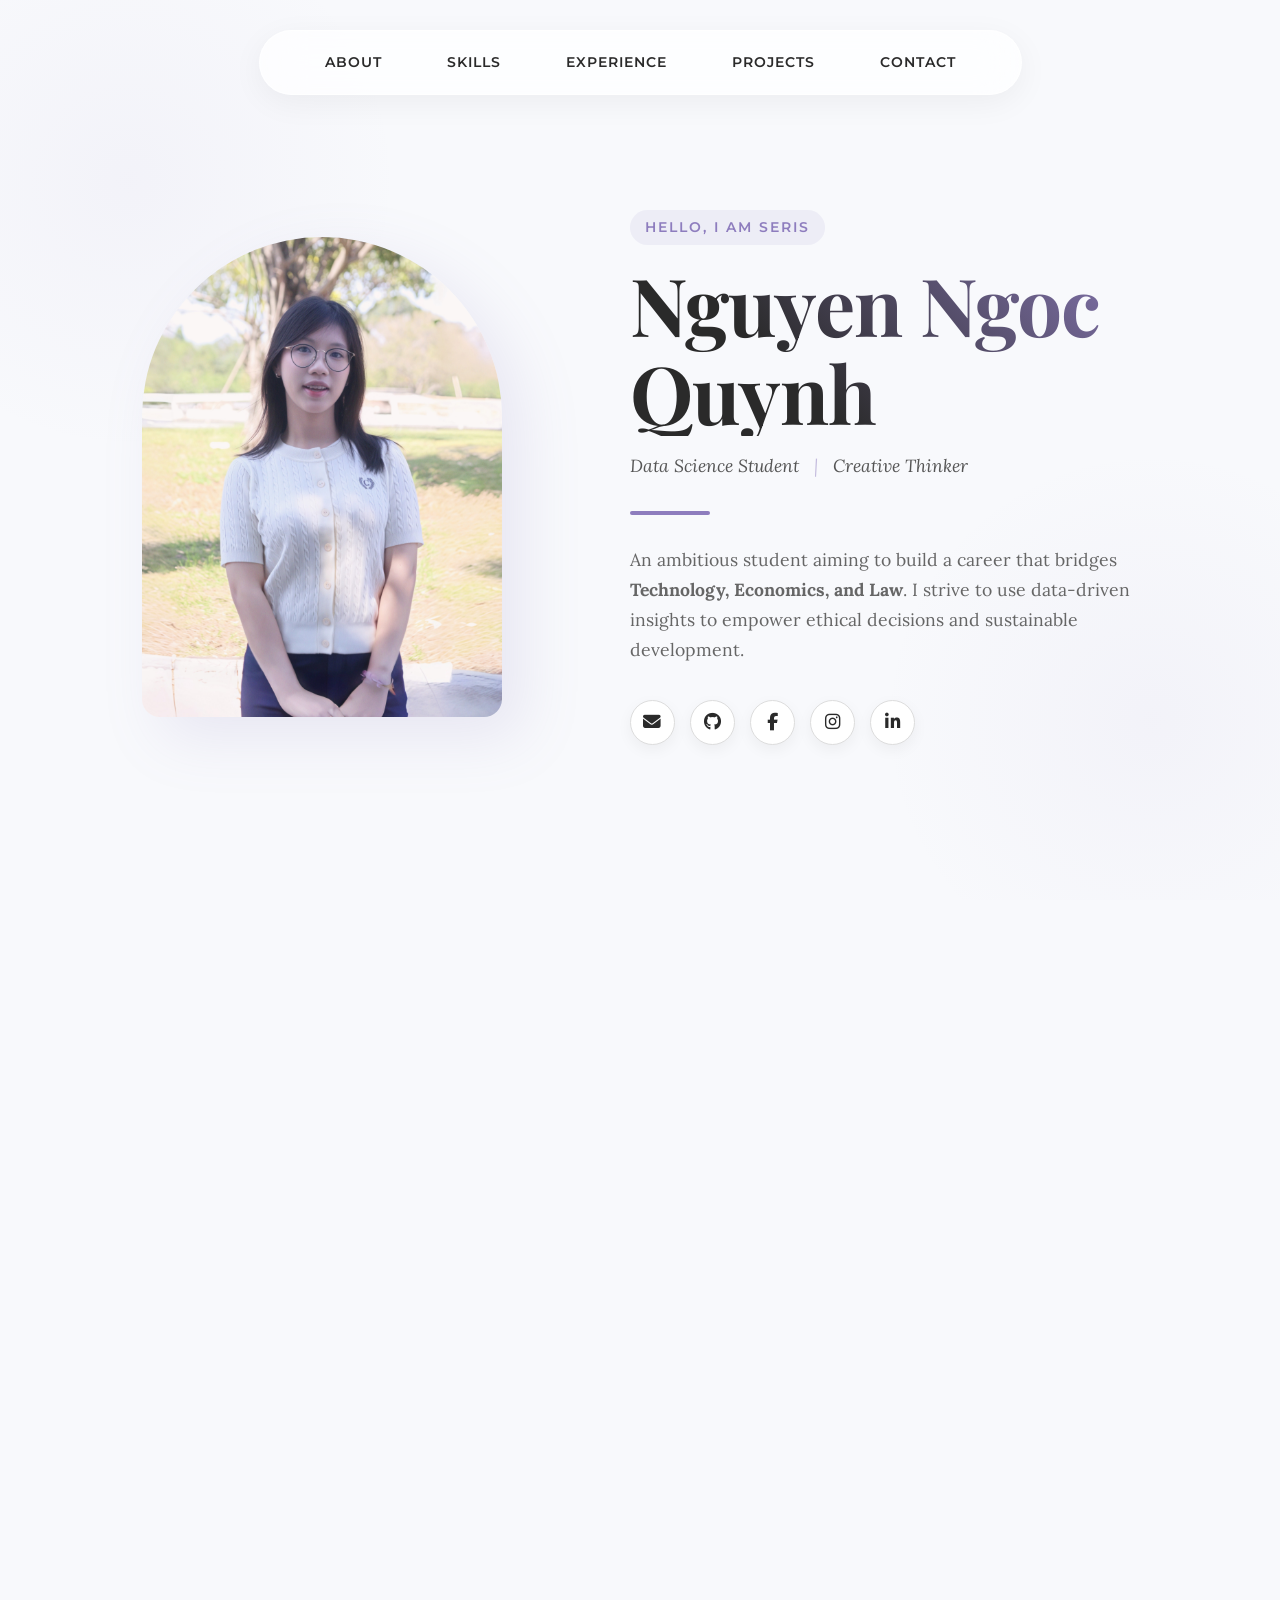
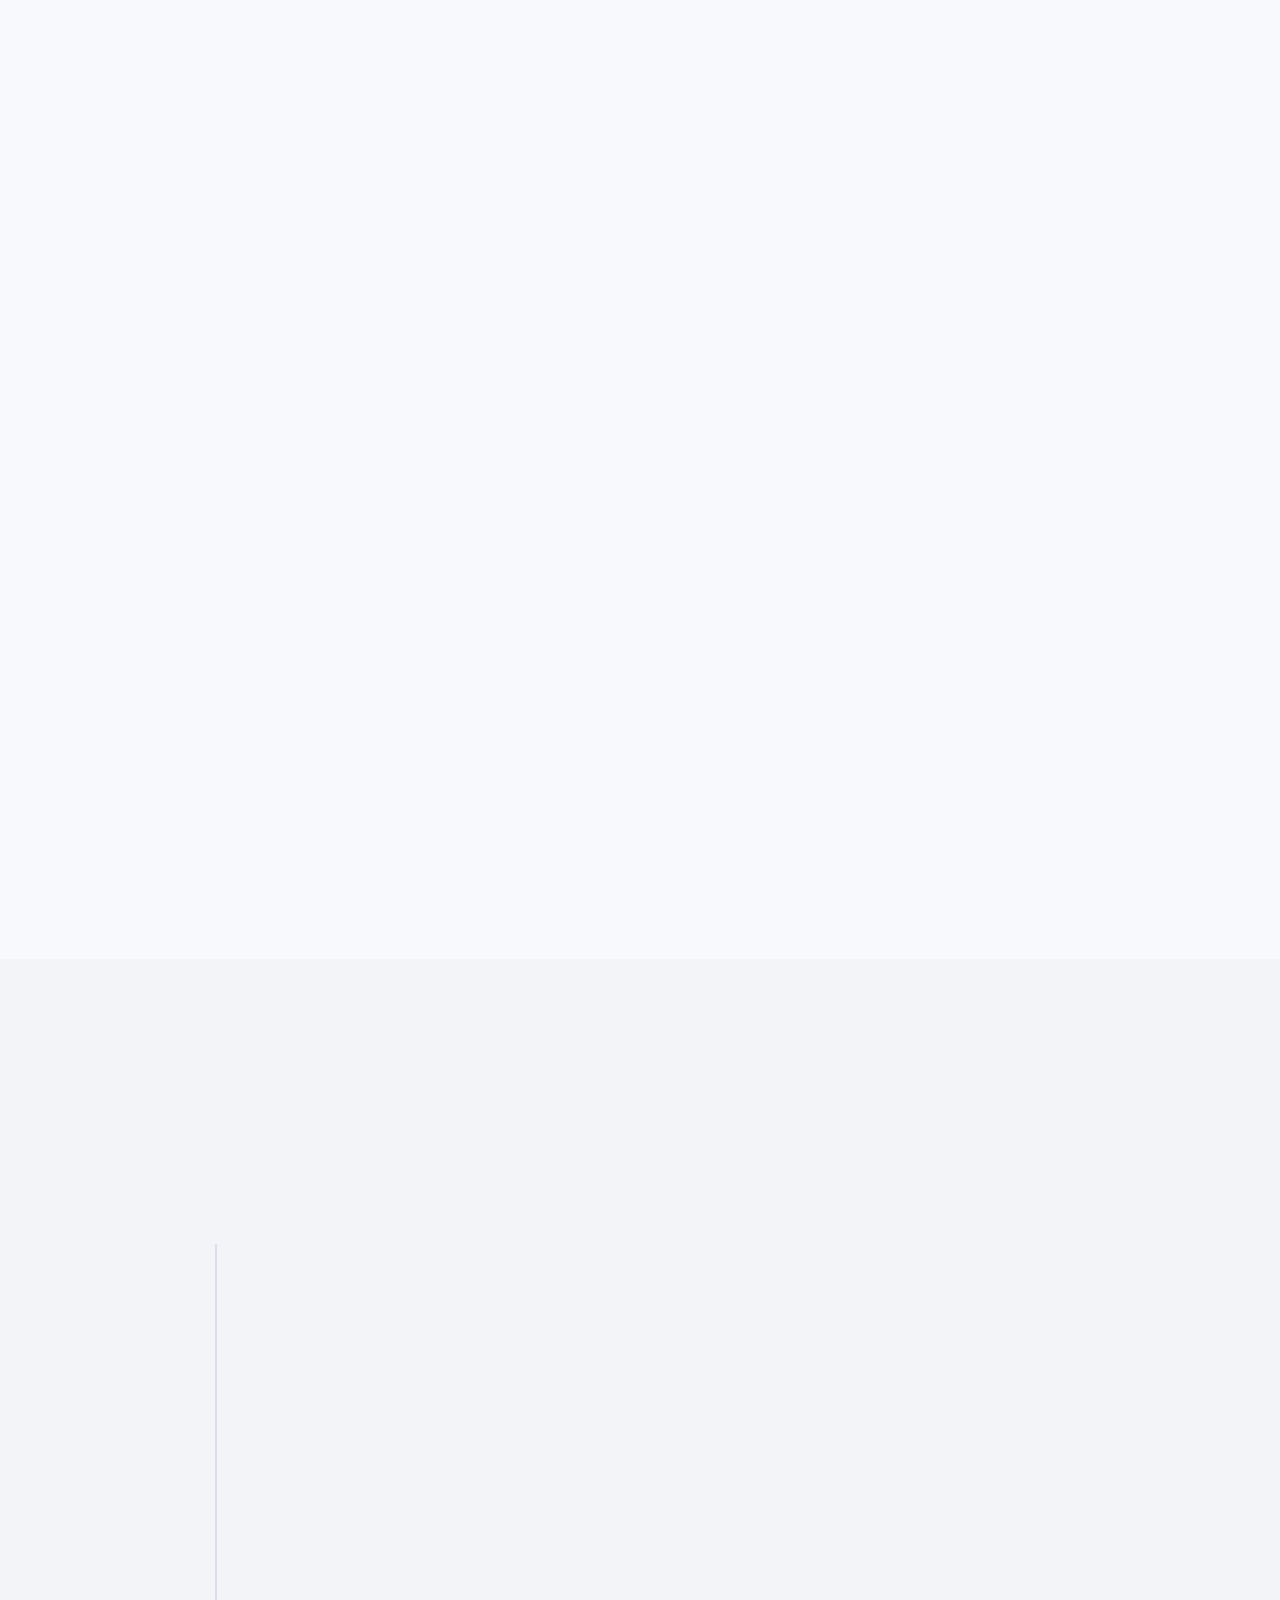
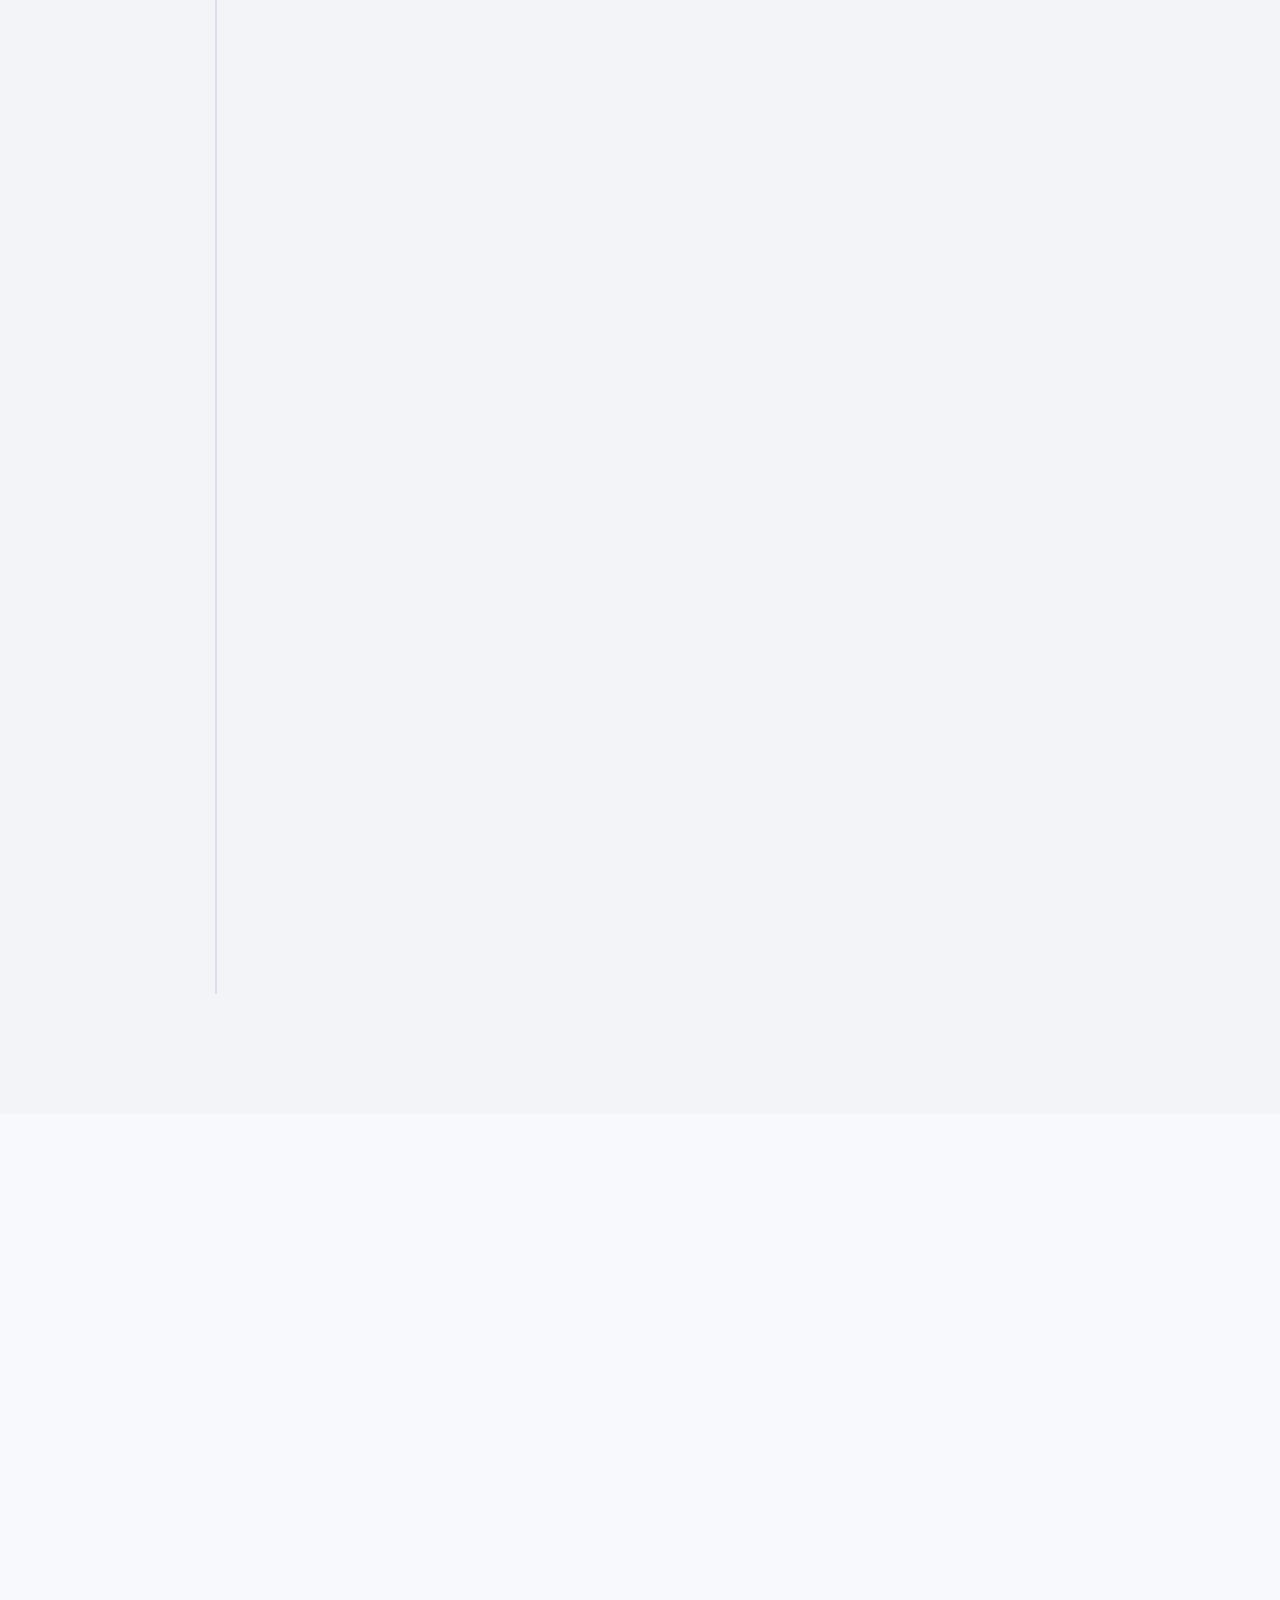
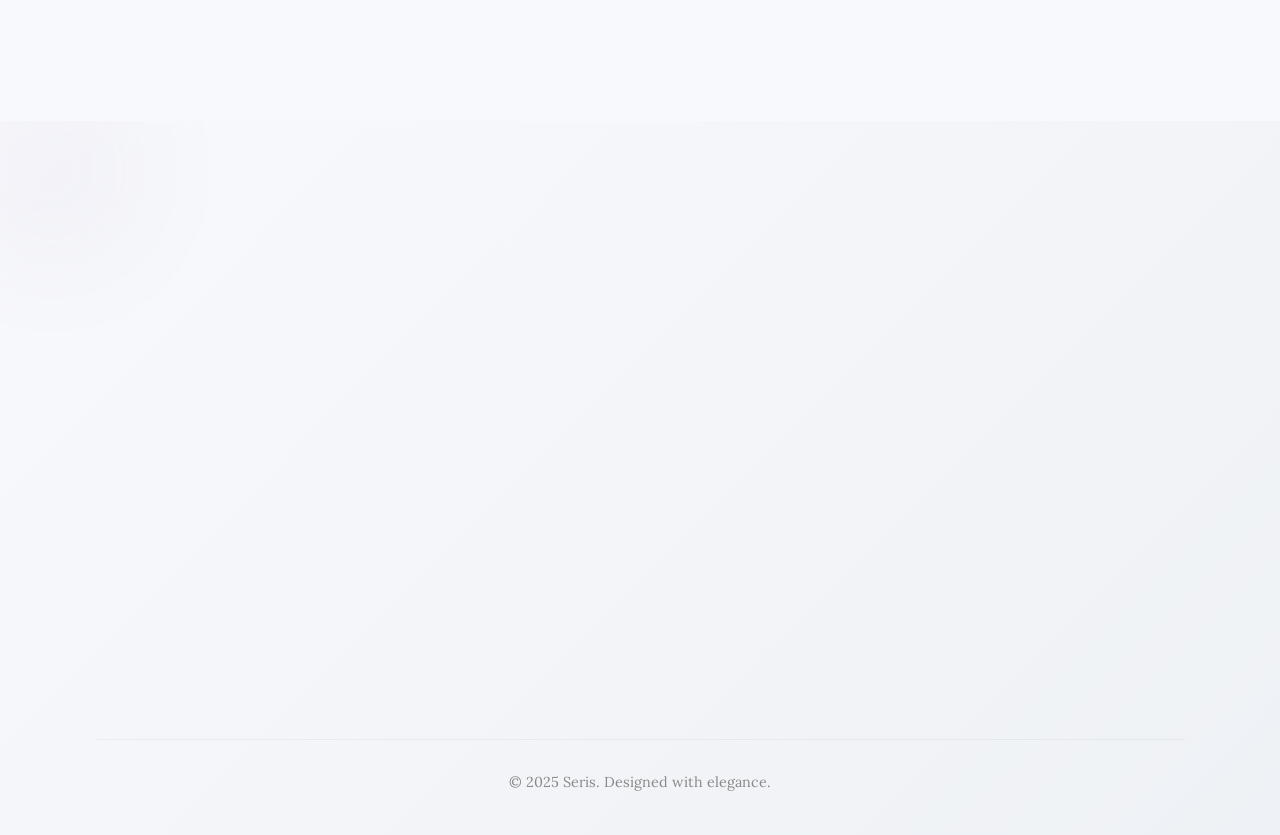
==== index.html @ d957678e "Upload lai toan bo web" ====
<!DOCTYPE html>
<html lang="en">
<head>
    <meta charset="UTF-8">
    <meta name="viewport" content="width=device-width, initial-scale=1.0">
    <title>Seris | Nguyen Ngoc Quynh Portfolio</title>
    
    <link rel="preconnect" href="https://fonts.googleapis.com">
    <link rel="preconnect" href="https://fonts.gstatic.com" crossorigin>
    <link href="https://fonts.googleapis.com/css2?family=Lora:ital,wght@0,400;0,500;1,400&family=Montserrat:wght@300;400;500;600&family=Playfair+Display:ital,wght@0,400;0,600;0,700;1,400&display=swap" rel="stylesheet">
    
    <link rel="stylesheet" href="https://cdnjs.cloudflare.com/ajax/libs/font-awesome/6.4.0/css/all.min.css">
    
    <link rel="stylesheet" href="style.css">
</head>
<body>

    <nav class="navbar">
        <div class="nav-container">
            <a href="#about">About</a>
            <a href="#skills">Skills</a>
            <a href="#experience">Experience</a>
            <a href="#projects">Projects</a>
            <a href="#contact">Contact</a>
        </div>
    </nav>

    <div class="mobile-menu-toggle" id="mobileMenuToggle">
        <span></span>
        <span></span>
        <span></span>
    </div>

    <div class="mobile-menu-overlay" id="mobileMenuOverlay"></div>

    <nav class="mobile-menu" id="mobileMenu">
        <a href="#about" class="mobile-menu-link">About</a>
        <a href="#skills" class="mobile-menu-link">Skills</a>
        <a href="#experience" class="mobile-menu-link">Experience</a>
        <a href="#projects" class="mobile-menu-link">Projects</a>
        <a href="#contact" class="mobile-menu-link">Contact</a>
    </nav>

    <header id="home" class="hero">
        <div class="container hero-layout">
            <div class="hero-image reveal">
                <div class="image-arch">
                    <img src="images/avatar.jpg" alt="Seris" onerror="this.src='https://images.unsplash.com/photo-1534528741775-53994a69daeb?q=80&w=1000&auto=format&fit=crop'">
                </div>
            </div>

            <div class="hero-text reveal">
                <p class="greeting">Hello, I am <span class="highlight-name">Seris</span></p>
                <h1 class="name">Nguyen Ngoc Quynh</h1>
                <p class="role">Data Science Student <span class="divider">|</span> Creative Thinker</p>
                
                <div class="bio-line"></div>
                
                <p class="bio">
                    An ambitious student aiming to build a career that bridges <strong>Technology, Economics, and Law</strong>. 
                    I strive to use data-driven insights to empower ethical decisions and sustainable development.
                </p>

                <div class="hero-socials">
                    <a href="mailto:serisnguyen@gmail.com" title="Email"><i class="fas fa-envelope"></i></a>
                    <a href="https://github.com/serisnguyen" title="GitHub" target="_blank"><i class="fab fa-github"></i></a>
                    <a href="https://www.facebook.com/nguyen.ngoc.quynh.34401/" title="Facebook" target="_blank"><i class="fab fa-facebook-f"></i></a>
                    <a href="https://www.instagram.com/qvnx._" title="Instagram" target="_blank"><i class="fab fa-instagram"></i></a>
                    <a href="https://www.linkedin.com/in/ngoc-quynh-nguyen-0b3a53388/" title="LinkedIn" target="_blank"><i class="fab fa-linkedin-in"></i></a>
                </div>
            </div>
        </div>
    </header>

    <section id="about" class="section about-section">
        <div class="container">
            <h2 class="section-title reveal">About Me</h2>
            <div class="about-grid reveal">
                <div class="about-card">
                    <div class="about-icon"><i class="fas fa-user-graduate"></i></div>
                    <h3>Who I Am</h3>
                    <p>I'm a passionate <span class="highlight-text">Data Science student</span> at UIT. My journey blends <strong>technology, economics, and law</strong> to solve real-world problems.</p>
                </div>
                <div class="about-card">
                    <div class="about-icon"><i class="fas fa-laptop-code"></i></div>
                    <h3>What I Do</h3>
                    <p>I specialize in <span class="highlight-text">data analysis</span>, ML, and strategy. Beyond code, I dive deep into <strong>content creation</strong> and leadership.</p>
                </div>
                <div class="about-card">
                    <div class="about-icon"><i class="fas fa-rocket"></i></div>
                    <h3>My Mission</h3>
                    <p>Bridging <span class="highlight-text">tech & impact</span>. I use data insights to empower <strong>ethical decision-making</strong> and sustainable development.</p>
                </div>
            </div>
        </div>
    </section>

    <section id="skills" class="section">
        <div class="container">
            <h2 class="section-title reveal">My Expertise</h2>
            <div class="skills-layout">
                
                <div class="skill-col reveal">
                    <h3 class="col-header"><i class="fas fa-graduation-cap"></i> Education</h3>
                    <div class="edu-card">
                        <div class="edu-icon"><i class="fas fa-university"></i></div>
                        <div class="edu-info">
                            <h4>University of Information Technology</h4>
                            <p class="edu-sub">VNU-HCM</p>
                            <div class="edu-divider"></div>
                            <p class="edu-major"><strong>Major:</strong> Data Science</p>
                            <p class="edu-year"><i class="far fa-calendar-alt"></i> 2025 - Present</p>
                        </div>
                        <div class="edu-bg-icon"><i class="fas fa-graduation-cap"></i></div>
                    </div>
                </div>

                <div class="skill-col reveal">
                    <h3 class="col-header"><i class="fas fa-award"></i> Honors & Certs</h3>
                    <div class="awards-list">
                        <div class="award-item">
                            <div class="award-icon"><i class="fas fa-medal"></i></div>
                            <div class="award-content">
                                <strong>City Level Excellence Award</strong>
                                <span>2nd Prize - Economics & Law (2025)</span>
                            </div>
                        </div>
                        <div class="award-item">
                            <div class="award-icon"><i class="fas fa-certificate"></i></div>
                            <div class="award-content">
                                <strong>Academic Excellence Award</strong>
                                <span>Outstanding Student (3 years)</span>
                            </div>
                        </div>
                        <div class="award-item">
                            <div class="award-icon"><i class="fab fa-microsoft"></i></div>
                            <div class="award-content">
                                <strong>MOS Specialist</strong>
                                <span>Word & Excel Certified</span>
                            </div>
                        </div>
                        <div class="award-item">
                            <div class="award-icon"><i class="fas fa-globe"></i></div>
                            <div class="award-content">
                                <strong>English Proficiency</strong>
                                <span>B2 Level (Upper Intermediate)</span>
                            </div>
                        </div>
                    </div>
                </div>

                <div class="skill-col reveal">
                    <h3 class="col-header"><i class="fas fa-layer-group"></i> Skills</h3>
                    <div class="skill-category">
                        <span class="cat-title">Tech Stack</span>
                        <div class="skill-tags">
                            <span><i class="fab fa-python"></i> Python</span>
                            <span><i class="fas fa-code"></i> C++</span>
                            <span><i class="fab fa-github"></i> GitHub</span>
                            <span><i class="fas fa-database"></i> SQL</span>
                            <span><i class="fas fa-pen-fancy"></i> Notion</span>
                            <span><i class="fas fa-palette"></i> Canva</span>
                            <span><i class="fas fa-video"></i> CapCut</span>
                            <span><i class="fab fa-microsoft"></i> MS Office</span>
                        </div>
                    </div>
                    <div class="skill-category">
                        <span class="cat-title">Soft Skills</span>
                        <div class="skill-tags soft">
                            <span>Strategic Organization</span>
                            <span>Critical Thinking</span>
                            <span>Public Speaking</span>
                            <span>Leadership</span>
                            <span>Teamwork</span>
                        </div>
                    </div>
                </div>
            </div>
        </div>
    </section>

    <section id="experience" class="section bg-light">
        <div class="container">
            <h2 class="section-title reveal">Professional Journey</h2>
            <div class="timeline-compact">
                
                <div class="timeline-item reveal">
                    <div class="time-col">
                        <span class="time-year">2023 - 2025</span>
                        <span class="time-place">NHHPTG Club</span>
                    </div>
                    <div class="content-col">
                        <h3>Content Writer & Mentor</h3>
                        <ul class="job-desc">
                            <li>Authored & localized <strong>communication materials</strong> for major campaigns.</li>
                            <li>Mentored junior members in <strong>photography & storytelling</strong> concepts.</li>
                            <li>Created <strong>viral content series</strong> boosting Fanpage engagement significantly.</li>
                        </ul>
                        <div class="exp-tags">
                            <span>Copywriting</span><span>Mentorship</span><span>Viral Content</span>
                        </div>
                    </div>
                </div>

                <div class="timeline-item reveal">
                    <div class="time-col">
                        <span class="time-year">2023 - 2024</span>
                        <span class="time-place">The Actopus Club</span>
                    </div>
                    <div class="content-col">
                        <h3>Head of Media</h3>
                        <ul class="job-desc">
                            <li>Directed media team in producing <strong>high-quality event visuals</strong>.</li>
                            <li>Developed <strong>strategic communication plans</strong> aligning with club KPI.</li>
                            <li>Managed cross-functional teamwork under tight deadlines.</li>
                        </ul>
                        <div class="exp-tags">
                            <span>Leadership</span><span>Media Planning</span><span>Management</span>
                        </div>
                    </div>
                </div>

                <div class="timeline-item reveal">
                    <div class="time-col">
                        <span class="time-year">Present</span>
                        <span class="time-place">Youth Union - ISE</span>
                    </div>
                    <div class="content-col">
                        <h3>Executive Committee Member</h3>
                        <ul class="job-desc">
                            <li>Leading <strong>youth activities</strong> & fostering class solidarity for KHDL2025.</li>
                            <li>Mobilizing students for <strong>large-scale faculty movements</strong> and events.</li>
                        </ul>
                        <div class="exp-tags">
                            <span>Event Organizing</span><span>Public Relations</span>
                        </div>
                    </div>
                </div>
                 
                 <div class="timeline-item reveal">
                    <div class="time-col">
                        <span class="time-year">Present</span>
                        <span class="time-place">GDGoC UIT</span>
                    </div>
                    <div class="content-col">
                        <h3>Operations Member & Speaker</h3>
                        <ul class="job-desc">
                            <li>Ensuring smooth workflow for club activities in the <strong>Operations team</strong>.</li>
                            <li>Ideating and organizing <strong>internal bonding activities</strong> to strengthen team connection and culture.</li>
                            <li>Selected as a <strong>Key Speaker</strong> for sharing session on "Business Analysis & BABOK".</li>
                        </ul>
                         <div class="exp-tags">
                            <span>Operations</span><span>Team Bonding</span><span>Public Speaking</span>
                        </div>
                    </div>
                </div>
            </div>
        </div>
    </section>

    <section id="projects" class="section">
        <div class="container">
            <h2 class="section-title reveal">Featured Projects</h2>
            <div class="projects-list">
                
                <div class="project-row reveal">
                    <div class="row-image">
                        <img src="images/project1.PNG" alt="TruthShield AI" style="object-position: center;">
                    </div>
                    <div class="row-content">
                        <div class="row-header-new">
                            <h3 class="row-title">TruthShield AI</h3>
                            <div class="row-meta">
                                <span class="badge">Spark IT Up 2025 Finalist</span>
                                <span class="tag">AI/ML</span><span class="tag">Startup</span>
                            </div>
                        </div>
                        <div class="project-grid-info">
                            <div class="info-box">
                                <i class="fas fa-bolt"></i>
                                <div><strong>Challenge</strong><p>Deepfake & Voice scams</p></div>
                            </div>
                            <div class="info-box">
                                <i class="fas fa-brain"></i>
                                <div><strong>Solution</strong><p>AI Detection System</p></div>
                            </div>
                            <div class="info-box">
                                <i class="fas fa-user-tie"></i>
                                <div><strong>My Role</strong><p>Team Leader & Pitching</p></div>
                            </div>
                            <div class="info-box highlight">
                                <i class="fas fa-trophy"></i>
                                <div><strong>Impact</strong><p>Top 20 Finalist (20/49)</p></div>
                            </div>
                        </div>
                        
                        <p class="project-summary">
                            Developed an AI-powered system to identify synthetic media. 
                            Out of 49 participating teams, we were selected as one of the <strong>Top 20 Finalists</strong> to compete in the intensive Hackathon and Final Round.
                        </p>
                        
                        <a href="https://github.com/serisnguyen/BeOnTop.git" class="btn-view" target="_blank">
                            View Github <i class="fas fa-arrow-right"></i>
                        </a>
                    </div>
                </div>

                <div class="project-row reveal">
                    <div class="row-image">
                        <img src="images/project2.JPG" alt="The Eutopia" style="object-position: center;">
                    </div>
                    <div class="row-content">
                        <div class="row-header-new">
                            <h3 class="row-title">The Eutopia</h3>
                            <div class="row-meta">
                                <span class="badge">Brand Identity 2023</span>
                                <span class="tag">Design</span><span class="tag">Management</span>
                            </div>
                        </div>
                        <div class="project-grid-info">
                            <div class="info-box">
                                <i class="fas fa-pen-nib"></i>
                                <div><strong>Focus</strong><p>Publications & Brand</p></div>
                            </div>
                            <div class="info-box">
                                <i class="fas fa-users-cog"></i>
                                <div><strong>My Role</strong><p>Design Team Leader</p></div>
                            </div>
                            <div class="info-box highlight">
                                <i class="fas fa-hourglass-half"></i>
                                <div><strong>Responsibility</strong><p>Progress & Deadline</p></div>
                            </div>
                        </div>
                        
                        <p class="project-summary">
                            Led the design team in creating visual assets and key publications. 
                            Beyond <strong>hands-on designing</strong>, I managed the team's workflow, monitored progress daily, and urged members to ensure strict adherence to deadlines.
                        </p>
                        
                        <a href="https://www.facebook.com/theeutopia.project" class="btn-view" target="_blank">
                            View Facebook <i class="fas fa-arrow-right"></i>
                        </a>
                    </div>
                </div>

                <div class="project-row reveal">
                    <div class="row-image">
                        <img src="images/project3.JPG" alt="Song Quang" style="object-position: top;">
                    </div>
                    <div class="row-content">
                        <div class="row-header-new">
                            <h3 class="row-title">Song Quang</h3>
                            <div class="row-meta">
                                <span class="badge">Photography Contest</span>
                                <span class="tag">Art</span><span class="tag">Culture</span>
                            </div>
                        </div>
                        <div class="project-grid-info">
                            <div class="info-box">
                                <i class="fas fa-camera-retro"></i>
                                <div><strong>Concept</strong><p>Modern vs Traditional</p></div>
                            </div>
                            <div class="info-box">
                                <i class="fas fa-pen-fancy"></i>
                                <div><strong>My Role</strong><p>Content Mentor</p></div>
                            </div>
                            <div class="info-box highlight">
                                <i class="fas fa-users"></i>
                                <div><strong>Support</strong><p>Huỳnh Long Troupe</p></div>
                            </div>
                        </div>
                        
                        <p class="project-summary">
                            A visual journey capturing the "dual aura" of dynamic youth and timeless 'Cải lương' art. 
                            As a <strong>Content Mentor</strong>, I guided the team in refining captions and storytelling, ensuring every post conveyed the right message and emotion before publication.
                        </p>
                        
                        <a href="https://www.behance.net/gallery/231503645/SONG-QUANG" class="btn-view" target="_blank">
                            View on Behance <i class="fas fa-arrow-right"></i>
                        </a>
                    </div>
                </div>
            </div>
        </div>
    </section>

    <footer id="contact" class="footer">
        <div class="container">
            <div class="contact-card reveal">
                <h2 class="contact-title">Let's Work Together</h2>
                <p class="contact-text">Open for internships, collaborations, and meaningful conversations about Data Science, Law, and Technology.</p>
                
                <a href="mailto:serisnguyen@gmail.com" class="cta-button">
                    <i class="fas fa-envelope"></i> serisnguyen@gmail.com
                </a>

                <div class="social-links">
                    <a href="https://github.com/serisnguyen" target="_blank" class="social-btn" title="GitHub"><i class="fab fa-github"></i></a>
                    <a href="https://www.facebook.com/nguyen.ngoc.quynh.34401/" target="_blank" class="social-btn" title="Facebook"><i class="fab fa-facebook-f"></i></a>
                    <a href="https://www.instagram.com/qvnx._" target="_blank" class="social-btn" title="Instagram"><i class="fab fa-instagram"></i></a>
                    <a href="https://www.linkedin.com/in/ngoc-quynh-nguyen-0b3a53388/" target="_blank" class="social-btn" title="LinkedIn"><i class="fab fa-linkedin-in"></i></a>
                </div>
            </div>
            
            <div class="copyright">
                <p>© 2025 Seris. Designed with elegance.</p>
            </div>
        </div>
    </footer>

    <a href="#" id="backToTop" class="back-to-top" title="Back to Top">
        <i class="fas fa-arrow-up"></i>
    </a>

    <script src="script.js"></script>
</body>
</html>
---- style.css ----
/* --- VARIABLES & RESET --- */
:root {
    --bg-color: #f8f9fc;
    --card-bg: #ffffff;
    --card-dark: #1e1e24;
    --text-main: #2a2a2a;
    --text-muted: #666;
    --accent: #8e7dbe;
    --accent-dark: #6a5acd;
    --accent-glow: rgba(142, 125, 190, 0.35);
    
    --font-heading: 'Playfair Display', serif;
    --font-body: 'Lora', serif;
    --font-sans: 'Montserrat', sans-serif;
    
    --container: 1140px;
    --radius: 16px;
    --shadow-soft: 0 10px 40px -10px rgba(0,0,0,0.08);
    --shadow-hover: 0 20px 50px -10px rgba(142, 125, 190, 0.25);
}

* { margin: 0; padding: 0; box-sizing: border-box; }
html { scroll-behavior: smooth; }

body {
    background-color: var(--bg-color);
    color: var(--text-main);
    font-family: var(--font-body);
    font-size: 16px;
    line-height: 1.7;
    background-image: radial-gradient(circle at 10% 20%, rgba(142, 125, 190, 0.05) 0%, transparent 20%),
                      radial-gradient(circle at 90% 80%, rgba(142, 125, 190, 0.05) 0%, transparent 20%);
    background-attachment: fixed;
}

a { text-decoration: none; color: inherit; transition: 0.3s cubic-bezier(0.25, 0.8, 0.25, 1); }
img { width: 100%; display: block; object-fit: cover; }
ul { list-style: none; }

.container { max-width: var(--container); margin: 0 auto; padding: 0 25px; }

/* --- NAVBAR --- */
.navbar {
    display: flex; justify-content: center; padding: 30px 0 20px; 
    position: fixed; width: 100%; top: 0; z-index: 1000; pointer-events: none;
    transition: padding 0.3s;
}

.nav-container {
    pointer-events: auto;
    background: rgba(255, 255, 255, 0.75);
    backdrop-filter: blur(20px) saturate(180%);
    -webkit-backdrop-filter: blur(20px) saturate(180%);
    padding: 10px 50px; border-radius: 50px;
    display: flex; justify-content: center; gap: 35px;
    border: 1px solid rgba(255, 255, 255, 0.6);
    box-shadow: 0 8px 32px rgba(0, 0, 0, 0.05);
    transition: all 0.4s ease;
}

.nav-container:hover {
    background: rgba(255, 255, 255, 0.95);
    box-shadow: 0 15px 40px rgba(142, 125, 190, 0.15);
    transform: translateY(-2px);
}

.nav-container a {
    font-family: var(--font-sans); font-weight: 600; font-size: 0.85rem;
    color: var(--text-main); text-transform: uppercase; letter-spacing: 1px;
    padding: 10px 15px; position: relative;
}

.nav-container a::after {
    content: ''; position: absolute; bottom: 5px; left: 50%; transform: translateX(-50%);
    width: 0; height: 2px; background: var(--accent); transition: 0.3s ease; opacity: 0;
}
.nav-container a:hover { color: var(--accent); }
.nav-container a:hover::after { width: 60%; opacity: 1; }

/* --- MOBILE MENU --- */
.mobile-menu-toggle {
    display: none; position: fixed; top: 20px; right: 20px; z-index: 2000;
    background: rgba(255, 255, 255, 0.9); border: 1px solid rgba(0,0,0,0.05);
    border-radius: 50%; width: 50px; height: 50px; cursor: pointer; pointer-events: auto;
    flex-direction: column; align-items: center; justify-content: center; gap: 5px;
    box-shadow: 0 5px 20px rgba(0,0,0,0.1);
}
.mobile-menu-toggle span { display: block; width: 24px; height: 2px; background: var(--text-main); transition: 0.4s; }
.mobile-menu-toggle.active span:nth-child(1) { transform: rotate(45deg) translate(5px, 5px); }
.mobile-menu-toggle.active span:nth-child(2) { opacity: 0; }
.mobile-menu-toggle.active span:nth-child(3) { transform: rotate(-45deg) translate(7px, -7px); }

.mobile-menu-overlay {
    display: none; position: fixed; top: 0; left: 0; width: 100%; height: 100vh;
    background: rgba(0,0,0,0.4); backdrop-filter: blur(5px);
    z-index: 1500; opacity: 0; pointer-events: none; transition: 0.4s;
}
.mobile-menu-overlay.active { opacity: 1; pointer-events: auto; }

.mobile-menu {
    display: none; position: fixed; top: 0; right: -100%; width: 300px; height: 100vh;
    background: #fff; z-index: 1800; padding: 100px 40px;
    transition: right 0.5s cubic-bezier(0.77, 0, 0.175, 1);
    box-shadow: -10px 0 40px rgba(0,0,0,0.1);
}
.mobile-menu.active { right: 0; }
.mobile-menu a {
    display: block; font-family: var(--font-heading); font-size: 1.8rem;
    color: var(--text-main); margin-bottom: 25px; transition: 0.3s;
}
.mobile-menu a:hover { color: var(--accent); padding-left: 10px; }

/* --- HERO SECTION --- */
.hero { min-height: 95vh; display: flex; align-items: center; padding-top: 100px; }
.hero-layout { display: grid; grid-template-columns: 0.9fr 1.1fr; gap: 80px; align-items: center; }

@keyframes float {
    0% { transform: translateY(0px); } 50% { transform: translateY(-15px); } 100% { transform: translateY(0px); }
}
.hero-image { display: flex; justify-content: center; order: 1; }
.image-arch {
    width: 360px; height: 480px; border-radius: 200px 200px 20px 20px; overflow: hidden;
    box-shadow: 20px 20px 60px rgba(142, 125, 190, 0.15);
    animation: float 6s ease-in-out infinite; position: relative;
}
.image-arch img { width: 100%; height: 100%; object-position: center top; transition: 0.5s; }
.image-arch:hover img { transform: scale(1.05); }

.hero-text { order: 2; }
.greeting { 
    font-family: var(--font-sans); font-weight: 600; text-transform: uppercase; letter-spacing: 2px;
    font-size: 0.9rem; color: var(--accent); margin-bottom: 15px; 
    display: inline-block; padding: 5px 15px; background: rgba(142, 125, 190, 0.1); border-radius: 20px;
}
.name { 
    font-family: var(--font-heading); font-size: 5rem; font-weight: 700; line-height: 1.1; margin-bottom: 15px; letter-spacing: -1px;
    background: linear-gradient(45deg, var(--text-main) 30%, var(--accent) 100%);
    -webkit-background-clip: text; -webkit-text-fill-color: transparent;
}
.role { font-family: var(--font-body); font-size: 1.1rem; color: #555; margin-bottom: 30px; font-style: italic;}
.divider { color: var(--accent); margin: 0 10px; opacity: 0.5; }
.bio-line { width: 80px; height: 4px; background: var(--accent); margin-bottom: 30px; border-radius: 2px; }
.bio { font-size: 1.1rem; max-width: 500px; color: var(--text-muted); margin-bottom: 35px; }

.hero-socials { display: flex; gap: 15px; }
.hero-socials a {
    width: 45px; height: 45px; border-radius: 50%; display: flex; align-items: center; justify-content: center;
    border: 1px solid #ddd; color: var(--text-main); font-size: 1.1rem; background: #fff;
    box-shadow: 0 5px 15px rgba(0,0,0,0.05);
}
.hero-socials a:hover {
    background: var(--accent); color: #fff; border-color: var(--accent);
    transform: translateY(-5px); box-shadow: 0 10px 20px var(--accent-glow);
}

/* --- SECTION COMMON --- */
.section { padding: 120px 0; position: relative; }
.section.bg-light { background-color: #f2f4f8; }
.section-title {
    font-family: var(--font-heading); font-size: 3.5rem; text-align: center; margin-bottom: 70px; 
    color: var(--text-main); position: relative; display: inline-block; width: 100%;
}

/* --- ABOUT CARDS --- */
.about-grid { display: grid; grid-template-columns: repeat(3, 1fr); gap: 30px; }
.about-card {
    background: var(--card-bg); padding: 50px 30px; border-radius: var(--radius);
    text-align: center; border: 1px solid rgba(0,0,0,0.03);
    box-shadow: var(--shadow-soft); transition: all 0.4s ease;
}
.about-card:hover { transform: translateY(-15px); box-shadow: var(--shadow-hover); }
.about-icon {
    width: 80px; height: 80px; margin: 0 auto 30px;
    background: rgba(142, 125, 190, 0.1); border-radius: 50%;
    display: flex; align-items: center; justify-content: center;
    font-size: 2rem; color: var(--accent); transition: 0.4s;
}
.about-card:hover .about-icon { background: var(--accent); color: #fff; transform: rotate(10deg) scale(1.1); }
.about-card h3 { font-family: var(--font-heading); font-size: 1.5rem; margin-bottom: 15px; }
.highlight-text { color: var(--accent); font-weight: 600; }

/* --- SKILLS SECTION --- */
.skills-layout { display: grid; grid-template-columns: repeat(3, 1fr); gap: 40px; align-items: start; }
.col-header {
    font-family: var(--font-heading); font-size: 1.8rem; margin-bottom: 25px; display: flex;
    align-items: center; gap: 10px; color: var(--text-main); border-bottom: 2px solid rgba(142, 125, 190, 0.2);
    padding-bottom: 10px;
}
.col-header i { color: var(--accent); font-size: 1.5rem; }

/* Edu Card */
.edu-card {
    background: #fff; padding: 30px; border-radius: 16px; box-shadow: 0 10px 30px rgba(0,0,0,0.05);
    position: relative; overflow: hidden; border: 1px solid rgba(0,0,0,0.03); transition: 0.3s;
}
.edu-card:hover { transform: translateY(-5px); box-shadow: 0 20px 40px rgba(142, 125, 190, 0.15); border-color: var(--accent); }
.edu-icon {
    width: 50px; height: 50px; background: var(--accent); color: #fff;
    border-radius: 10px; display: flex; align-items: center; justify-content: center;
    font-size: 1.5rem; margin-bottom: 20px;
}
.edu-info h4 { font-family: var(--font-heading); font-size: 1.3rem; line-height: 1.3; margin-bottom: 5px; }
.edu-sub { color: #666; font-style: italic; font-size: 0.95rem; }
.edu-divider { width: 40px; height: 3px; background: #eee; margin: 15px 0; }
.edu-major { font-size: 1rem; color: var(--text-main); margin-bottom: 8px; }
.edu-year { font-size: 0.9rem; color: #888; font-weight: 500; }
.edu-year i { margin-right: 5px; color: var(--accent); }
.edu-bg-icon {
    position: absolute; bottom: -20px; right: -20px; font-size: 8rem;
    color: var(--accent); opacity: 0.05; transform: rotate(-15deg); pointer-events: none;
}

/* Awards List */
.awards-list { display: flex; flex-direction: column; gap: 15px; }
.award-item {
    display: flex; align-items: flex-start; gap: 15px; padding: 15px; background: #fff;
    border-radius: 12px; box-shadow: 0 4px 10px rgba(0,0,0,0.03); transition: 0.3s;
    border-left: 3px solid transparent;
}
.award-item:hover { transform: translateX(5px); border-left-color: var(--accent); box-shadow: 0 5px 15px rgba(0,0,0,0.08); }
.award-icon {
    min-width: 40px; height: 40px; background: rgba(142, 125, 190, 0.1); border-radius: 50%;
    color: var(--accent); display: flex; align-items: center; justify-content: center; font-size: 1.1rem; margin-top: 2px;
}
.award-content { display: flex; flex-direction: column; }
.award-content strong { font-family: var(--font-heading); font-size: 1.05rem; line-height: 1.2; margin-bottom: 4px; }
.award-content span { font-size: 0.85rem; color: #666; }

/* Skill Chips */
.skill-category { margin-bottom: 30px; }
.cat-title {
    display: block; font-family: var(--font-sans); font-weight: 700; text-transform: uppercase;
    font-size: 0.85rem; color: #888; margin-bottom: 15px; letter-spacing: 1px;
}
.skill-tags { display: flex; flex-wrap: wrap; gap: 10px; }
.skill-tags span {
    display: inline-flex; align-items: center; gap: 6px; padding: 8px 16px; background: #fff;
    border: 1px solid #eee; border-radius: 30px; font-size: 0.9rem; font-weight: 500; color: #444;
    transition: all 0.3s; box-shadow: 0 2px 5px rgba(0,0,0,0.02);
}
.skill-tags span i { color: var(--accent); }
.skill-tags span:hover {
    background: var(--accent); color: #fff; border-color: var(--accent);
    transform: translateY(-3px) scale(1.05); box-shadow: 0 5px 15px rgba(142, 125, 190, 0.3);
}
.skill-tags span:hover i { color: #fff; }

/* --- EXPERIENCE (UPGRADED) --- */
.timeline-compact { max-width: 850px; margin: 0 auto; border-left: 2px solid rgba(142, 125, 190, 0.2); }
.timeline-item { display: flex; padding: 0 0 50px 50px; position: relative; }
.timeline-item:last-child { padding-bottom: 0; }
.timeline-item::before {
    content: ''; position: absolute; left: -9px; top: 5px;
    width: 16px; height: 16px; background: #fff; border: 3px solid var(--accent); border-radius: 50%;
    transition: 0.3s; z-index: 1;
}
.timeline-item:hover::before { background: var(--accent); box-shadow: 0 0 15px var(--accent-glow); transform: scale(1.2); }

.time-col { width: 140px; flex-shrink: 0; padding-top: 3px; }
.time-year { display: block; font-family: var(--font-heading); font-weight: 700; font-size: 1.2rem; color: var(--accent); }
.time-place { font-family: var(--font-sans); font-weight: 500; font-size: 0.95rem; color: #444; }

.content-col {
    background: #fff; padding: 30px; border-radius: 12px; width: 100%;
    box-shadow: 0 5px 20px rgba(0,0,0,0.02); transition: 0.3s;
    border-left: 4px solid var(--accent); /* Điểm nhấn viền trái */
    position: relative;
}

.timeline-item:hover .content-col { transform: translateX(10px); box-shadow: 0 15px 40px rgba(0,0,0,0.08); }

.content-col h3 {
    font-family: var(--font-heading); font-size: 1.6rem; margin-bottom: 15px;
    font-weight: 700; color: var(--text-main);
}

.job-desc { list-style: none; padding: 0; margin-bottom: 20px; }
.job-desc li {
    margin-bottom: 12px; font-size: 1.05rem; line-height: 1.6; color: #555;
    position: relative; padding-left: 30px;
}

/* Icon dấu tích cho từng dòng mô tả */
.job-desc li::before {
    content: '\f00c'; /* FontAwesome Check Icon */
    font-family: 'Font Awesome 6 Free'; font-weight: 900;
    position: absolute; left: 0; top: 2px;
    width: 20px; height: 20px;
    color: var(--accent); font-size: 0.9rem;
}

.job-desc li strong { color: var(--text-main); font-weight: 600; }

/* Experience Tags (Pill Style) */
.exp-tags { margin-top: 20px; display: flex; flex-wrap: wrap; gap: 10px; padding-top: 15px; border-top: 1px solid #f0f0f0; }
.exp-tags span {
    font-family: var(--font-sans); font-size: 0.75rem; background: #f4f2fa;
    color: var(--accent); padding: 5px 12px; border-radius: 20px;
    font-weight: 600; text-transform: uppercase; letter-spacing: 0.5px;
    transition: 0.3s;
}
.timeline-item:hover .exp-tags span { background: var(--accent); color: #fff; }


/* --- PROJECTS --- */
.projects-list { display: flex; flex-direction: column; gap: 80px; }
.project-row {
    display: grid; grid-template-columns: 0.8fr 1.2fr; gap: 40px; align-items: start;
    padding: 40px; background: #fff; color: var(--text-main); border: 1px solid rgba(0,0,0,0.05);
    border-radius: 20px; box-shadow: 0 10px 30px rgba(0,0,0,0.05); transition: 0.3s;
}
.project-row:hover {
    transform: translateY(-5px); box-shadow: 0 20px 50px rgba(142, 125, 190, 0.15);
    border-color: rgba(142, 125, 190, 0.3);
}
.row-image { height: 100%; min-height: 300px; border-radius: 12px; overflow: hidden; box-shadow: 0 5px 15px rgba(0,0,0,0.1); }
.row-image img { height: 100%; width: 100%; object-fit: cover; filter: grayscale(100%); transition: 0.6s ease; }
.project-row:hover .row-image img { filter: grayscale(0%); transform: scale(1.05); }

.row-content { padding: 0; border: none; }
.row-header-new { margin-bottom: 25px; border-bottom: 1px solid #eee; padding-bottom: 15px; }
.row-title { color: var(--text-main); font-size: 2rem; margin-bottom: 10px; font-style: normal; font-family: var(--font-heading);}
.row-meta { display: flex; gap: 10px; flex-wrap: wrap; align-items: center; }
.badge {
    background: #222; color: #fff; font-size: 0.75rem; padding: 4px 10px;
    border-radius: 4px; font-family: var(--font-sans); font-weight: 600; text-transform: uppercase;
}
.tag {
    color: var(--accent); background: transparent; border: 1px solid var(--accent);
    font-size: 0.75rem; padding: 3px 10px; border-radius: 20px; font-family: var(--font-sans);
}

.project-grid-info { display: grid; grid-template-columns: repeat(2, 1fr); gap: 20px; margin-bottom: 25px; }
.info-box { display: flex; align-items: flex-start; gap: 12px; }
.info-box i {
    color: var(--accent); font-size: 1.2rem; margin-top: 3px;
    background: rgba(142, 125, 190, 0.1); width: 35px; height: 35px;
    display: flex; align-items: center; justify-content: center; border-radius: 8px;
}
.info-box strong {
    display: block; font-size: 0.85rem; text-transform: uppercase; color: #888;
    margin-bottom: 2px; font-family: var(--font-sans);
}
.info-box p { font-size: 1rem; font-weight: 600; line-height: 1.3; color: var(--text-main); margin: 0; }
.info-box.highlight p { color: var(--accent); }
.project-summary { color: #555; margin-bottom: 25px; font-size: 1rem; }
.btn-view {
    display: inline-flex; align-items: center; gap: 8px; font-family: var(--font-sans);
    font-weight: 600; color: var(--text-main); font-size: 0.9rem;
    border-bottom: 2px solid var(--accent); padding-bottom: 2px; transition: 0.3s;
}
.btn-view:hover { color: var(--accent); gap: 12px; }

/* --- CONTACT FOOTER --- */
.footer {
    background: linear-gradient(135deg, #f8f9fc 0%, #eef1f5 100%);
    position: relative; padding: 100px 0 40px; overflow: hidden;
}
.footer::before {
    content: ''; position: absolute; top: -50px; left: -50px; width: 200px; height: 200px;
    background: var(--accent); opacity: 0.05; border-radius: 50%; filter: blur(50px);
}
.contact-card {
    background: rgba(255, 255, 255, 0.8); backdrop-filter: blur(10px);
    border: 1px solid rgba(255,255,255,0.5); border-radius: 24px;
    padding: 60px 40px; max-width: 800px; margin: 0 auto 50px;
    box-shadow: 0 20px 60px rgba(142, 125, 190, 0.15); text-align: center;
    position: relative; z-index: 1; display: flex; flex-direction: column; align-items: center;
}
.contact-title {
    font-family: var(--font-heading); font-size: 3rem; margin-bottom: 15px; font-style: italic;
    background: linear-gradient(45deg, var(--text-main), var(--accent));
    -webkit-background-clip: text; -webkit-text-fill-color: transparent;
}
.contact-text {
    font-size: 1.1rem; color: #666; margin-bottom: 40px; max-width: 500px;
    margin-left: auto; margin-right: auto;
}
.cta-button {
    display: inline-flex; align-items: center; gap: 10px;
    background: var(--accent); color: #fff; padding: 15px 40px;
    border-radius: 50px; font-size: 1.1rem; font-weight: 600;
    transition: 0.3s; box-shadow: 0 10px 20px rgba(142, 125, 190, 0.3);
}
.cta-button:hover {
    transform: translateY(-3px); box-shadow: 0 15px 30px rgba(142, 125, 190, 0.4); color: #fff;
}
.social-links { display: flex; justify-content: center; gap: 20px; margin-top: 40px; }
.social-btn {
    width: 50px; height: 50px; border-radius: 50%; background: #fff;
    display: flex; align-items: center; justify-content: center;
    font-size: 1.2rem; color: var(--text-main); border: 1px solid #eee; transition: 0.3s;
}
.social-btn:hover {
    background: var(--accent); color: #fff; border-color: var(--accent);
    transform: translateY(-3px) rotate(10deg);
}
.copyright { border-top: 1px solid rgba(0,0,0,0.05); padding-top: 30px; font-size: 0.9rem; color: #888; text-align: center; }

/* --- BACK TO TOP BUTTON --- */
.back-to-top {
    position: fixed; bottom: 30px; right: 30px; z-index: 999;
    width: 50px; height: 50px;
    background: linear-gradient(135deg, var(--accent), var(--accent-dark));
    border-radius: 50%; display: flex; align-items: center; justify-content: center;
    color: #fff; font-size: 1.2rem; box-shadow: 0 5px 15px rgba(142, 125, 190, 0.4);
    opacity: 0; visibility: hidden; transform: translateY(20px);
    transition: all 0.4s cubic-bezier(0.25, 1, 0.5, 1);
    border: 2px solid rgba(255, 255, 255, 0.2);
}
.back-to-top.active { opacity: 1; visibility: visible; transform: translateY(0); }
.back-to-top:hover {
    transform: translateY(-5px); box-shadow: 0 10px 25px rgba(142, 125, 190, 0.6);
    border-color: rgba(255, 255, 255, 0.5);
}
.back-to-top:hover i { animation: slideUp 0.4s ease forwards; }

@keyframes slideUp {
    0% { transform: translateY(0); }
    49% { transform: translateY(-50px); opacity: 0; }
    50% { transform: translateY(50px); opacity: 0; }
    100% { transform: translateY(0); opacity: 1; }
}

/* --- ANIMATION --- */
.reveal { opacity: 0; transform: translateY(50px); transition: 1s cubic-bezier(0.22, 1, 0.36, 1); }
.reveal.active { opacity: 1; transform: translateY(0); }

/* --- RESPONSIVE MOBILE --- */
@media (max-width: 1024px) {
    .container { padding: 0 30px; }
    .hero-layout { grid-template-columns: 1fr; text-align: center; gap: 50px; }
    .hero-image { order: 1; } .hero-text { order: 2; }
    .hero-socials { justify-content: center; }
    .bio { margin: 0 auto 30px; } .bio-line { margin: 0 auto 30px; }
    
    .navbar { display: none; }
    .mobile-menu-toggle { display: flex; }
    .mobile-menu-overlay { display: block; }
    .mobile-menu { display: block; }
    
    .skills-layout { grid-template-columns: 1fr; gap: 50px; }
    
    .project-row { grid-template-columns: 1fr; padding: 30px; gap: 30px; text-align: center; }
    .row-image { height: 250px; border-radius: 10px; margin: 0 auto; width: 100%; max-width: 400px; }
    .row-header { padding: 0; text-align: center; order: 2; }
    .row-content { padding: 0; border: none; order: 3; }
    .row-image { order: 1; }
    .row-tags { justify-content: center; display: flex; flex-wrap: wrap; gap: 5px; margin-top: 10px; }
    .row-meta { justify-content: center; }
    
    .contact-card { padding: 40px 20px; }
    .contact-title { font-size: 2.2rem; }
    .cta-button { padding: 12px 30px; font-size: 1rem; width: 100%; justify-content: center; }
    .social-links { flex-wrap: wrap; }
    
    .back-to-top { bottom: 20px; right: 20px; width: 45px; height: 45px; }
}

@media (max-width: 768px) {
    .about-grid { grid-template-columns: 1fr; }
    .section-title { font-size: 2.5rem; }
    .name { font-size: 3.5rem; }
    .image-arch { width: 280px; height: 380px; }
    
    .timeline-item { padding-left: 30px; flex-direction: column; }
    .time-col { margin-bottom: 10px; width: 100%; }
    .timeline-item:hover .content-col { transform: none; }
    .project-grid-info { grid-template-columns: 1fr; }
}
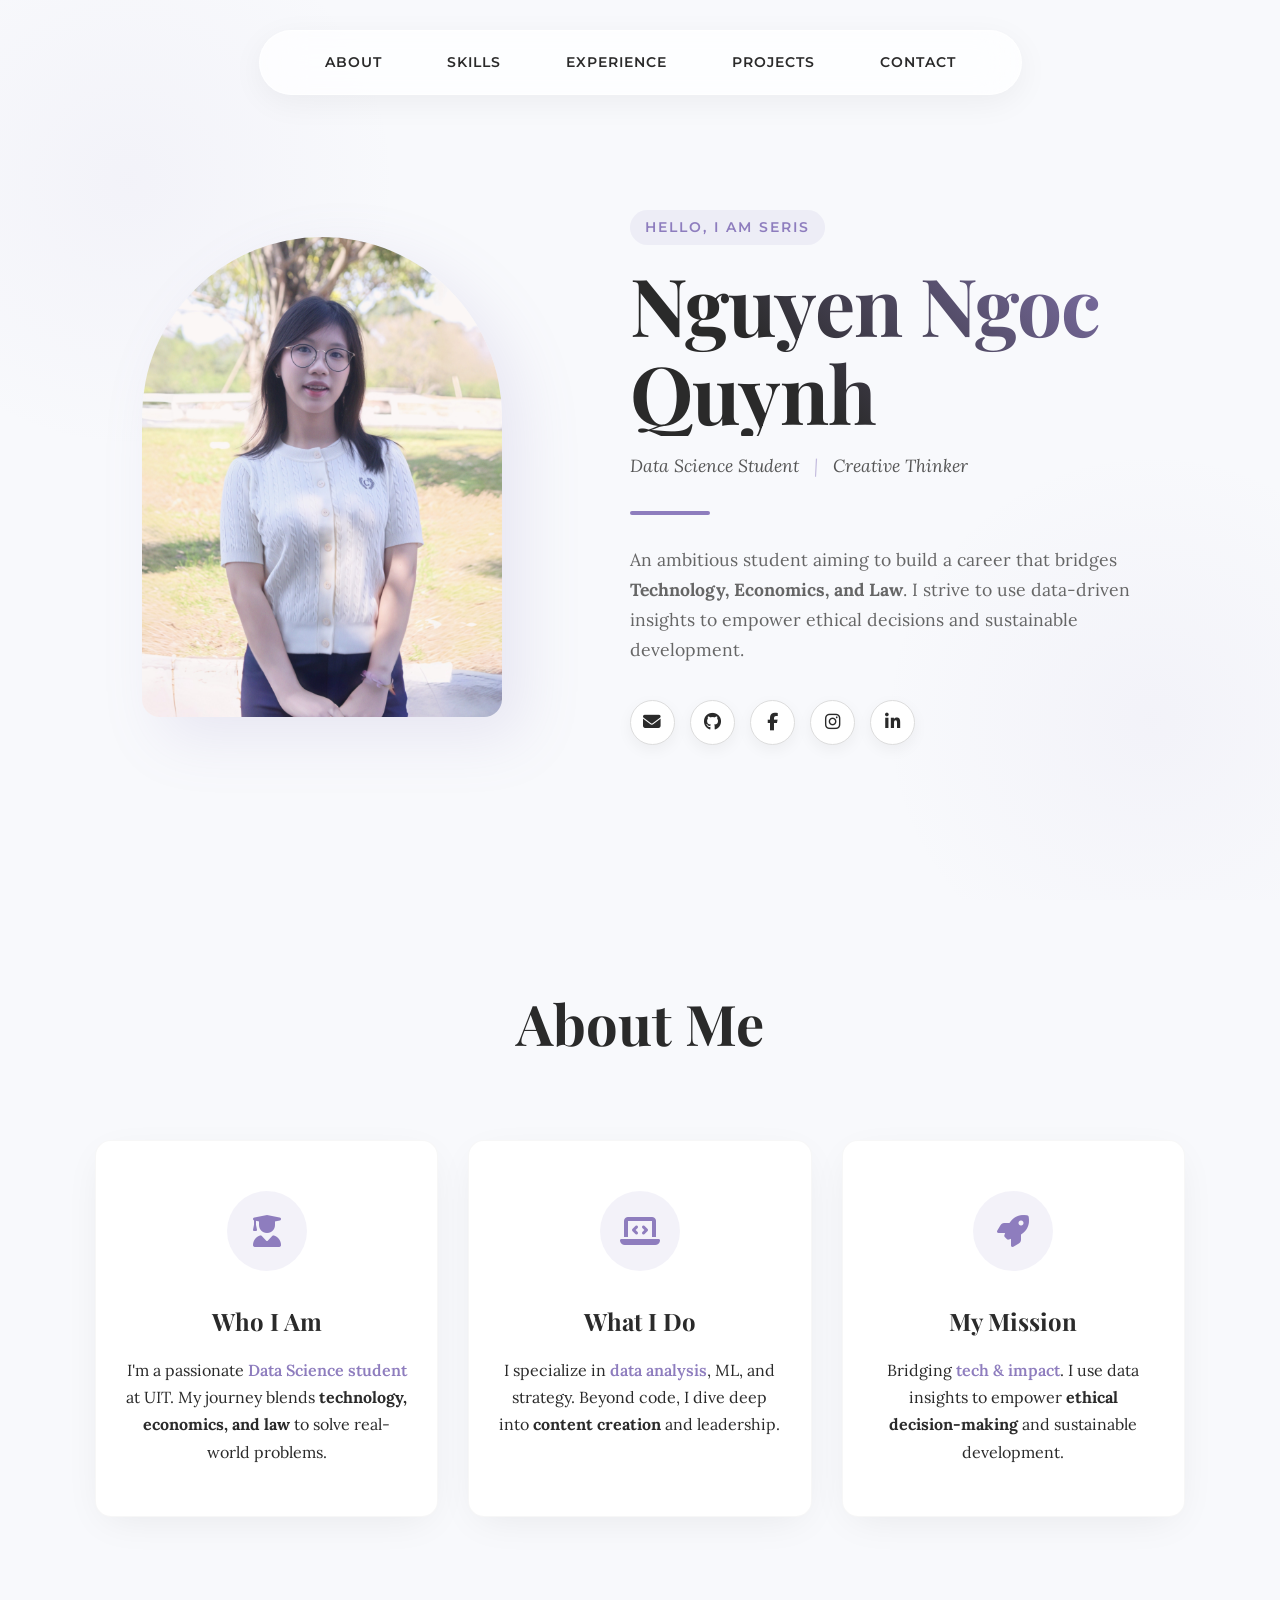
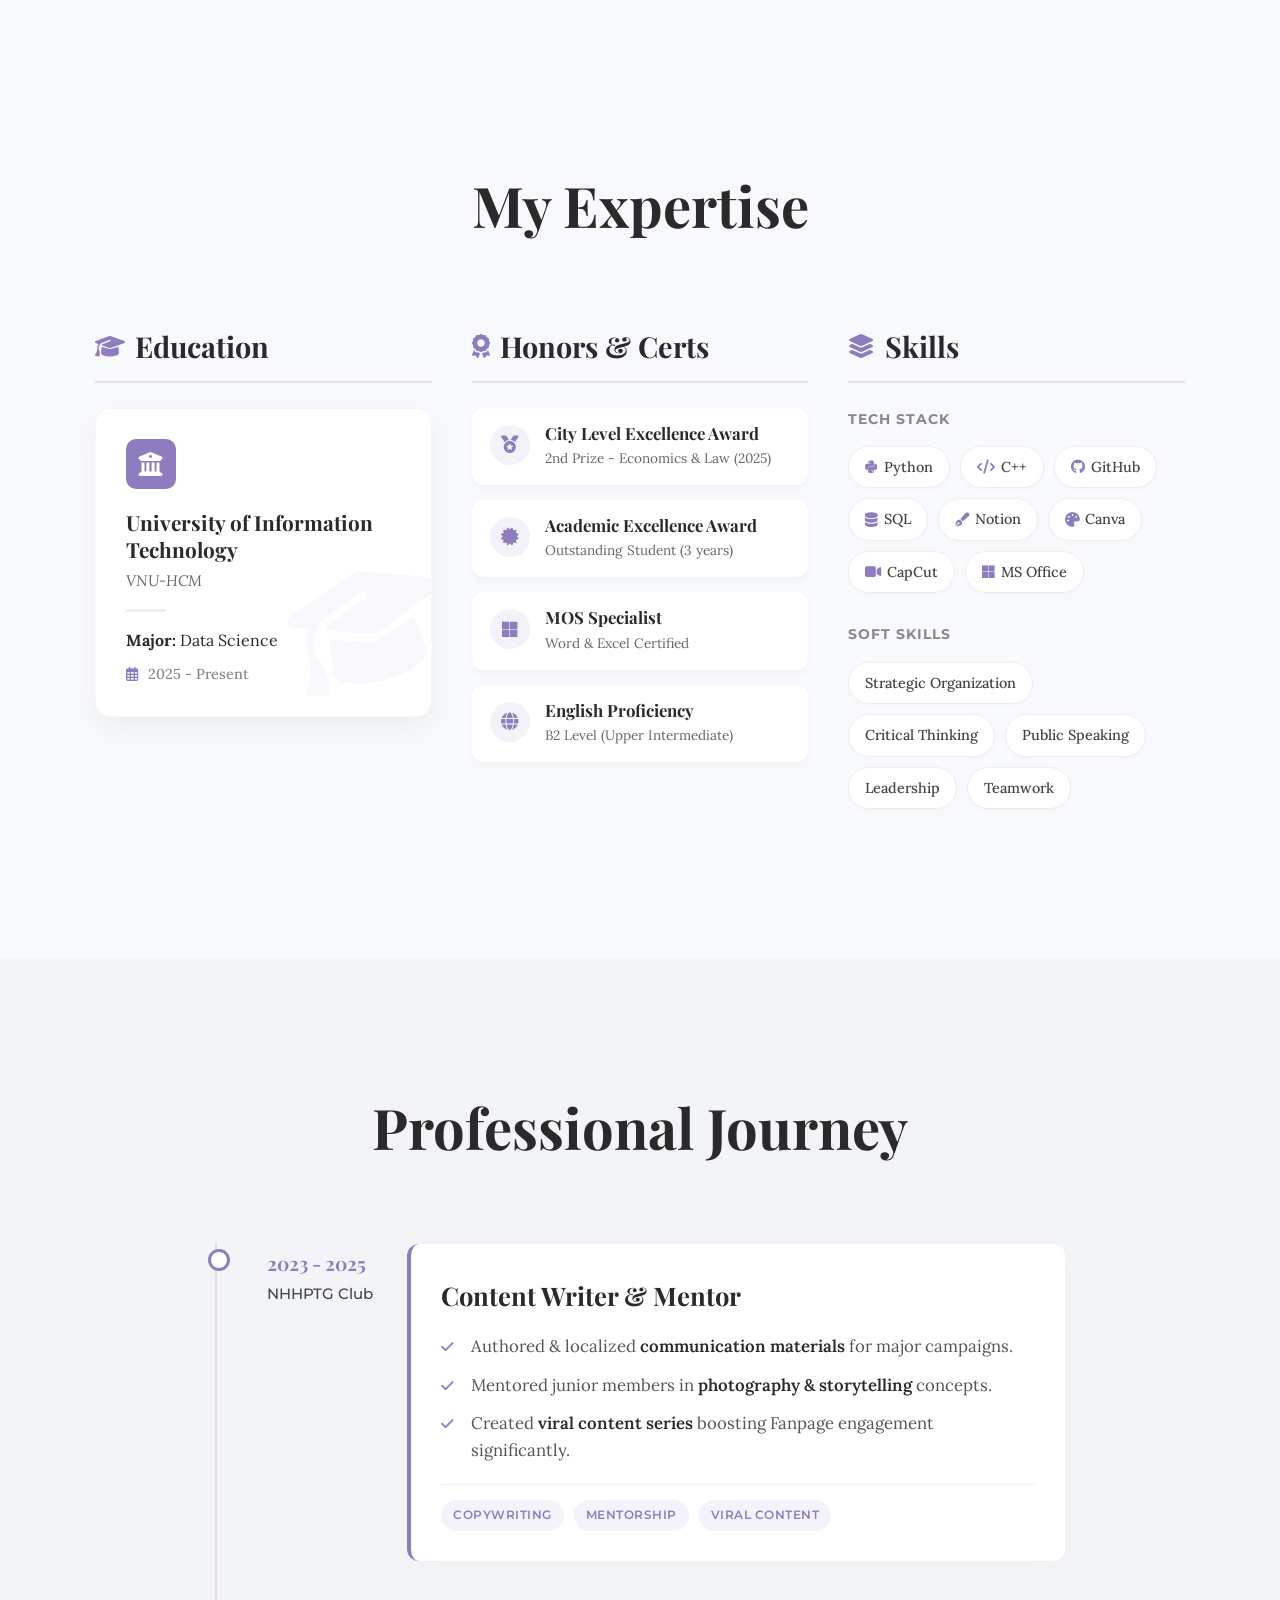
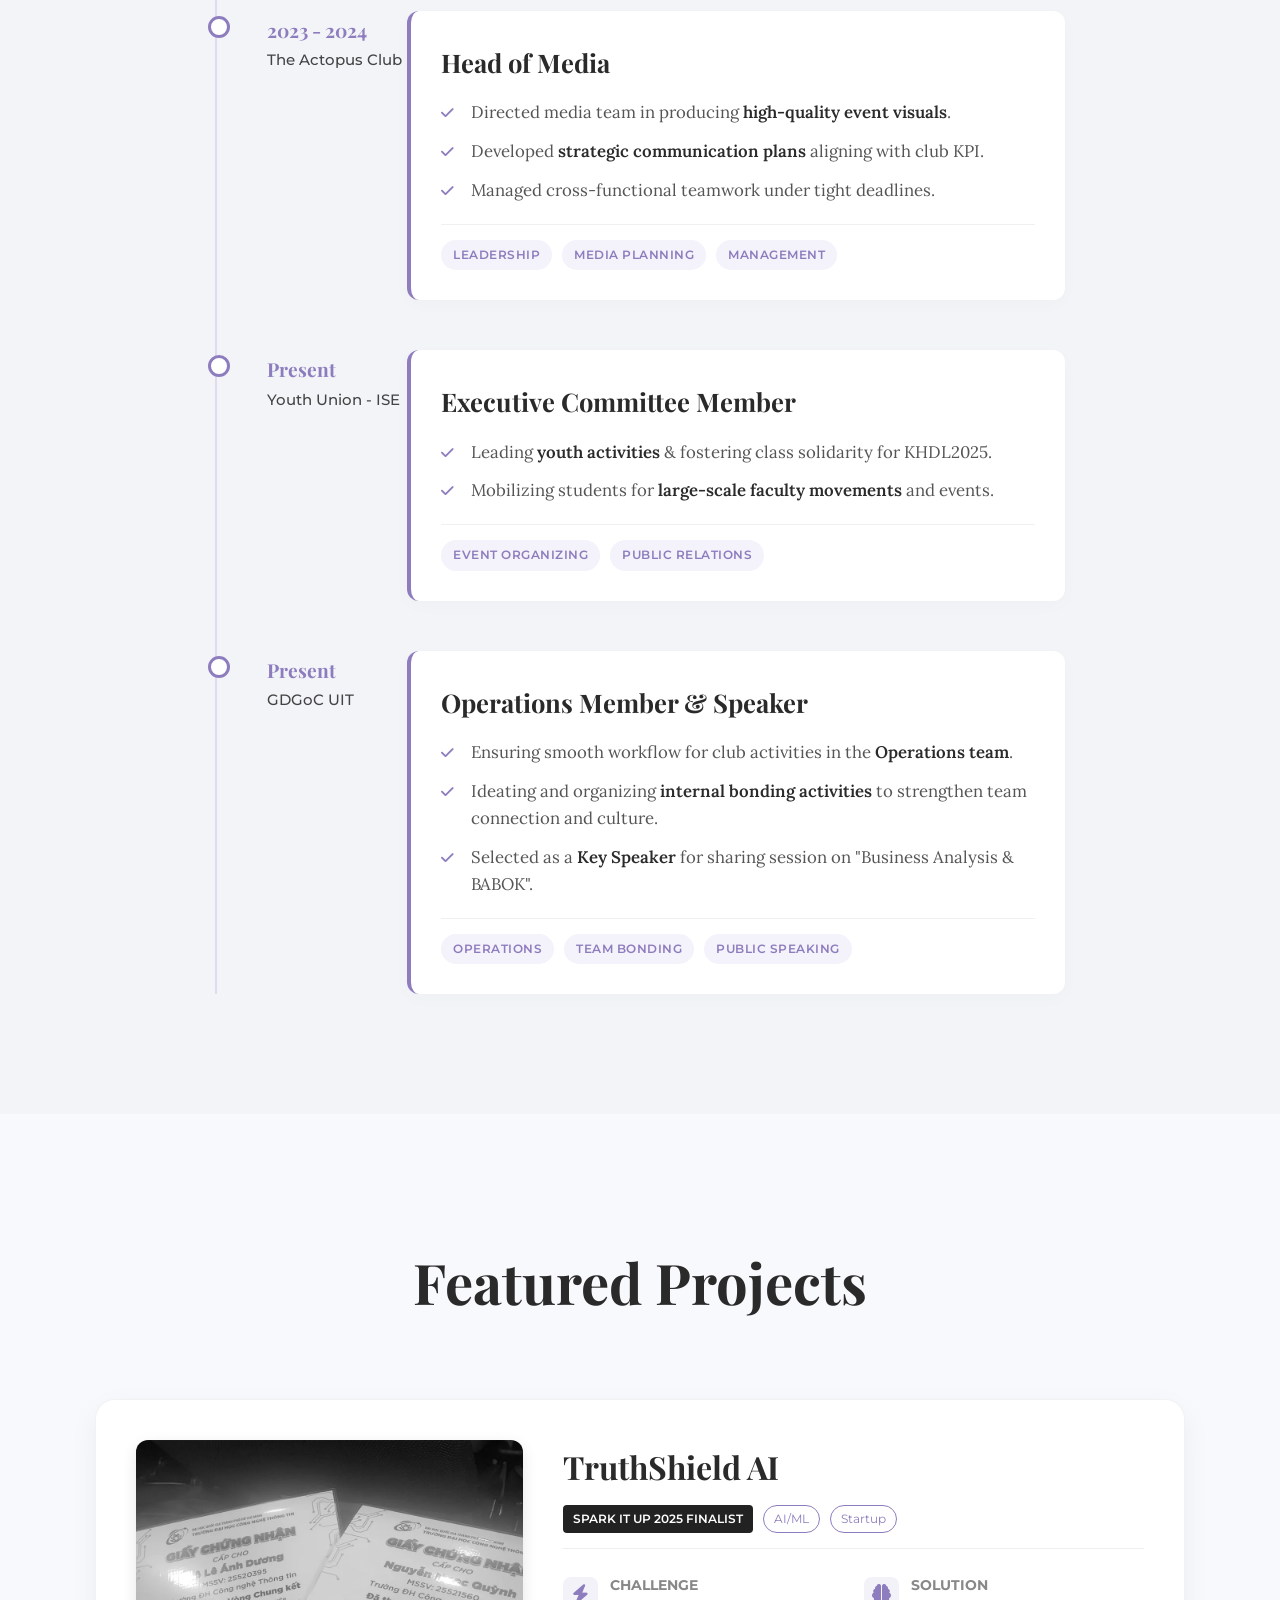
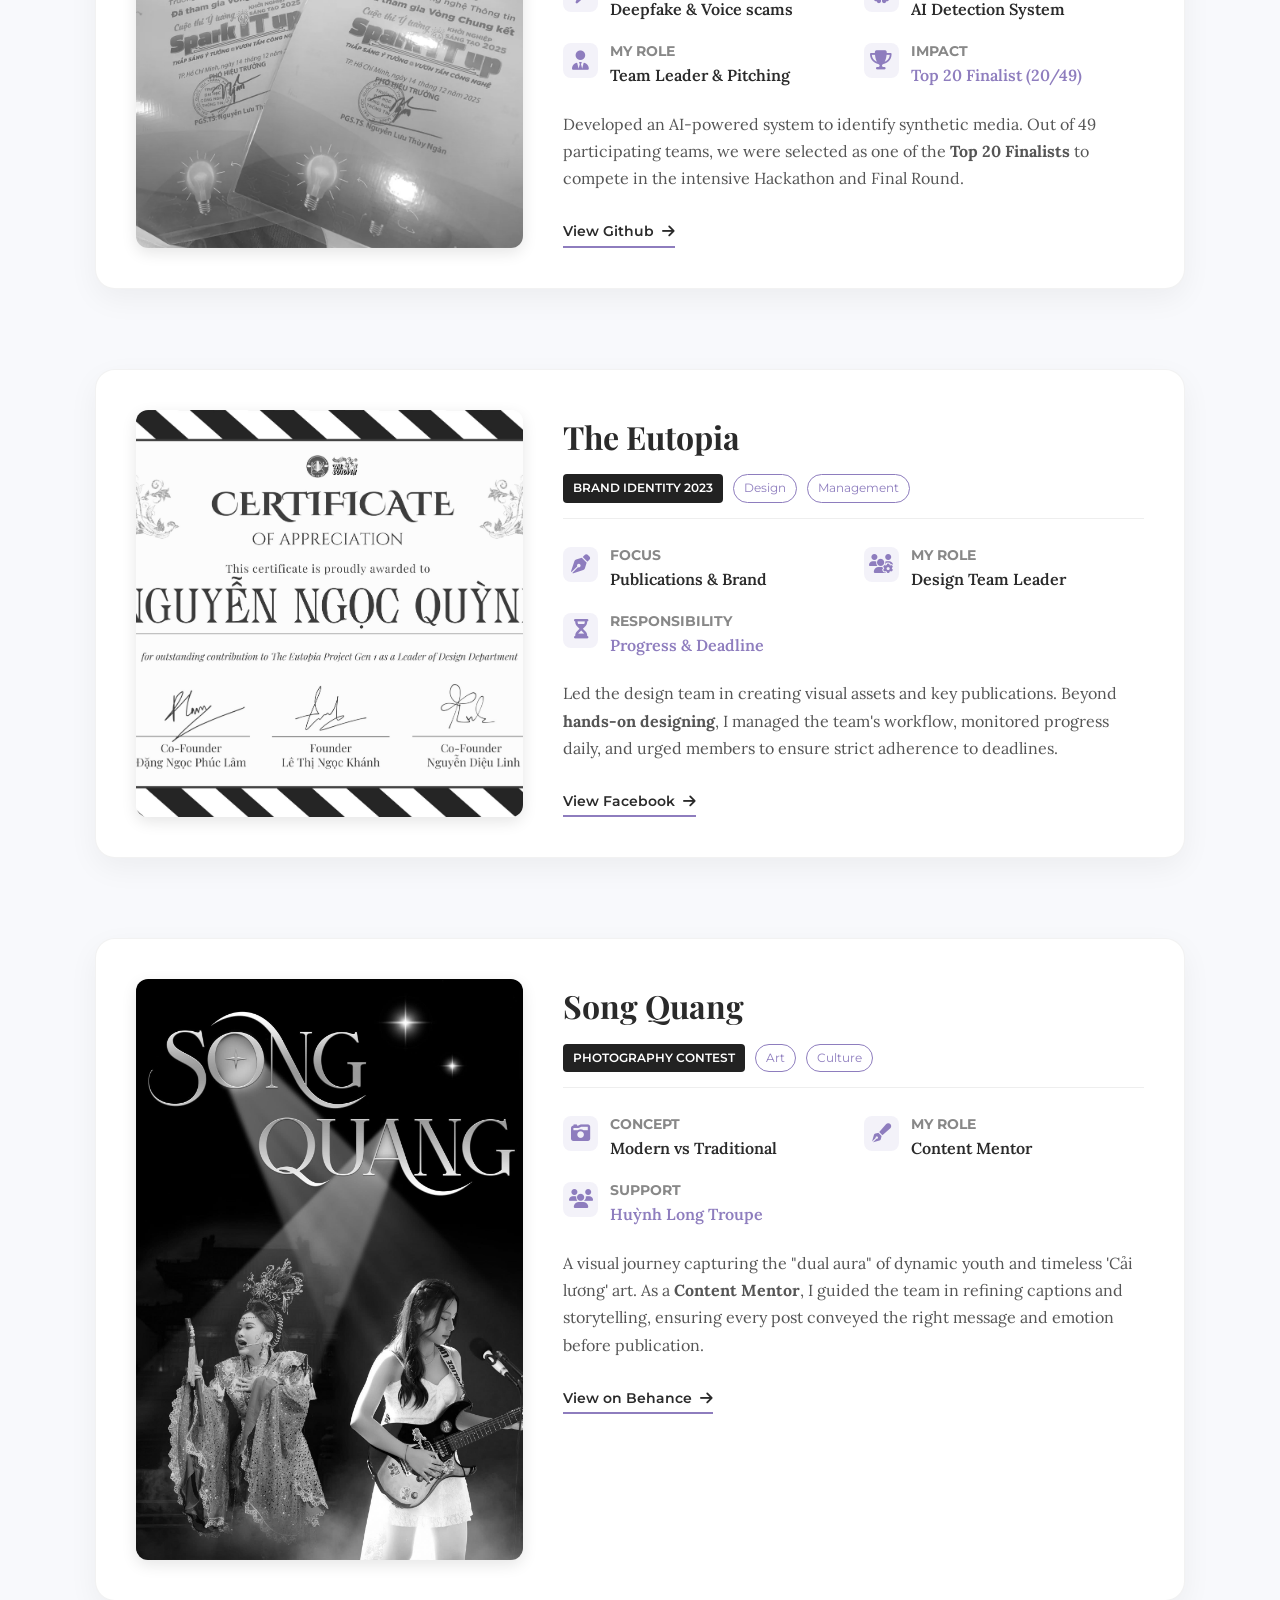
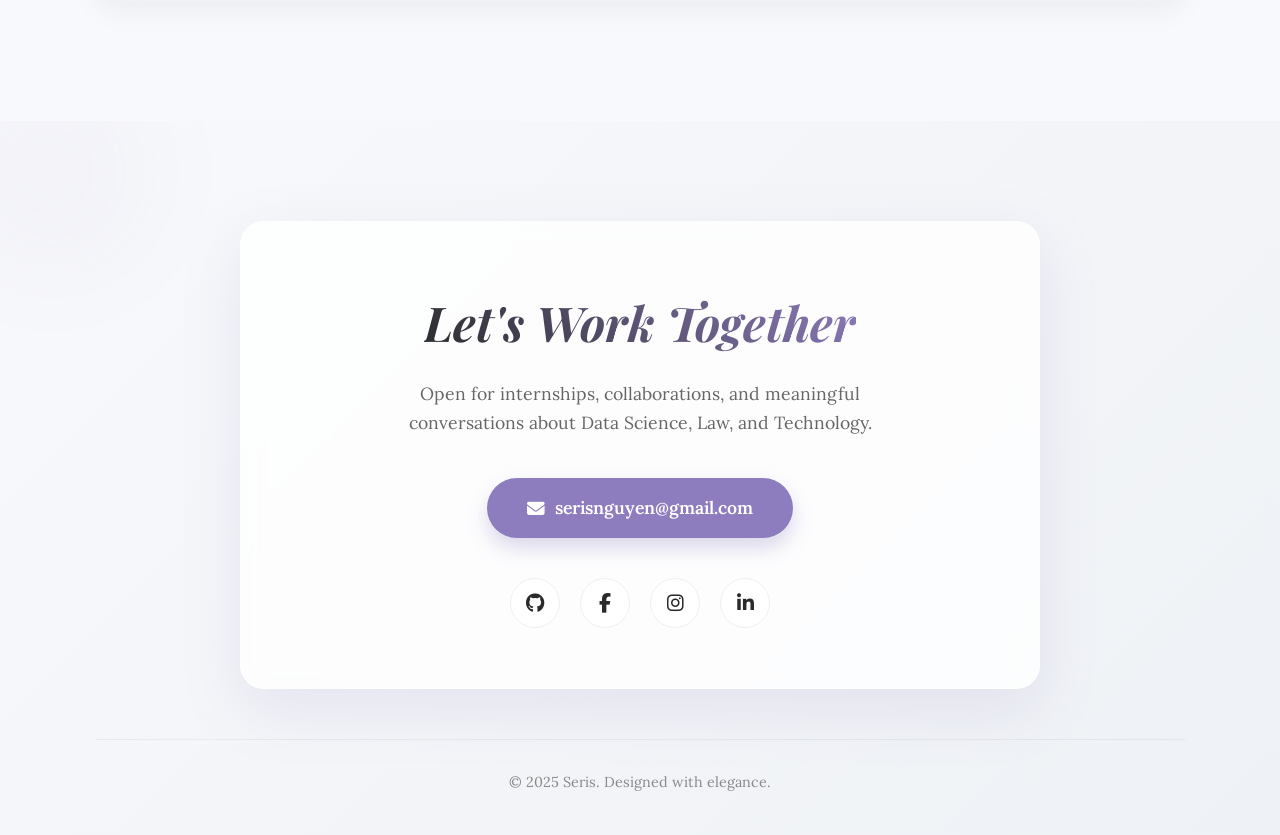
==== commit 28d9c68d: "Them favicon va update link du an" ====
--- a/index.html
+++ b/index.html
@@ -12,6 +12,7 @@
     <link rel="stylesheet" href="https://cdnjs.cloudflare.com/ajax/libs/font-awesome/6.4.0/css/all.min.css">
     
     <link rel="stylesheet" href="style.css">
+    <link rel="icon" type="image/png" href="images/favicon.png">
 </head>
 <body>
 
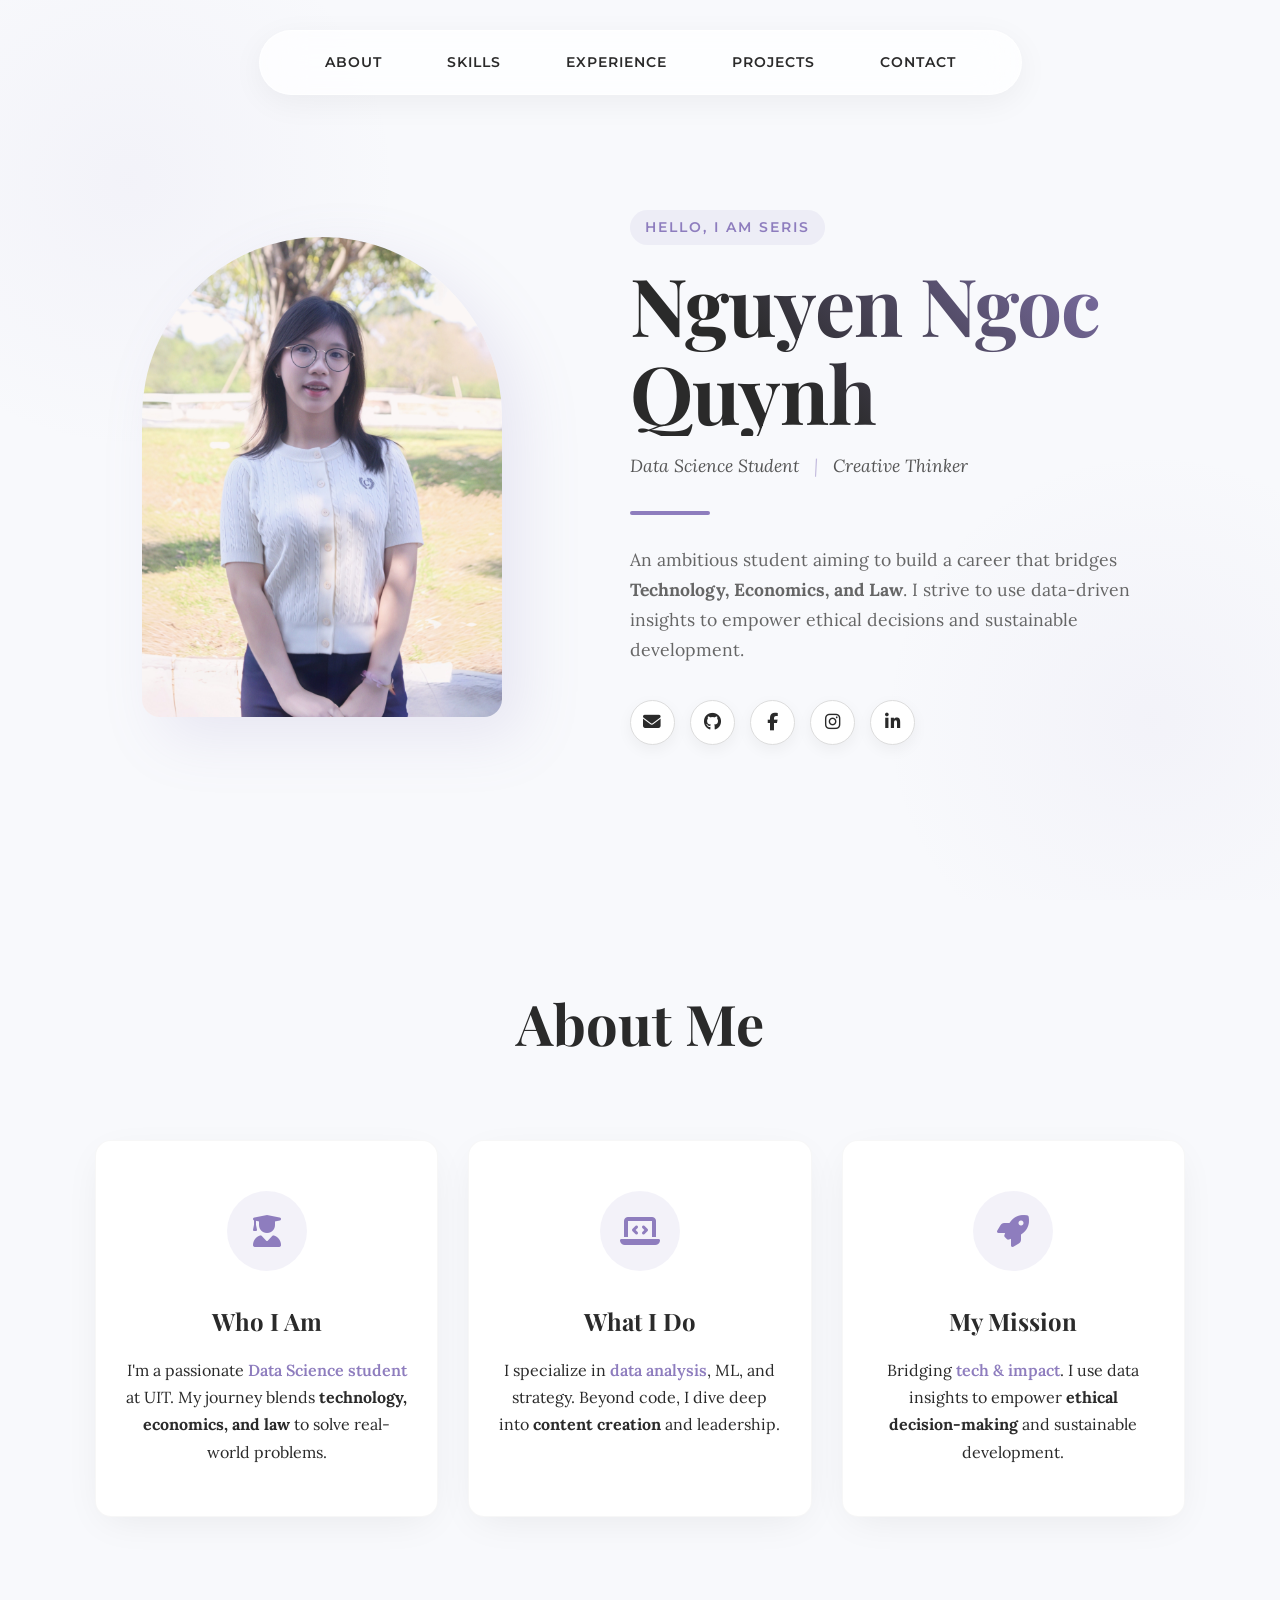
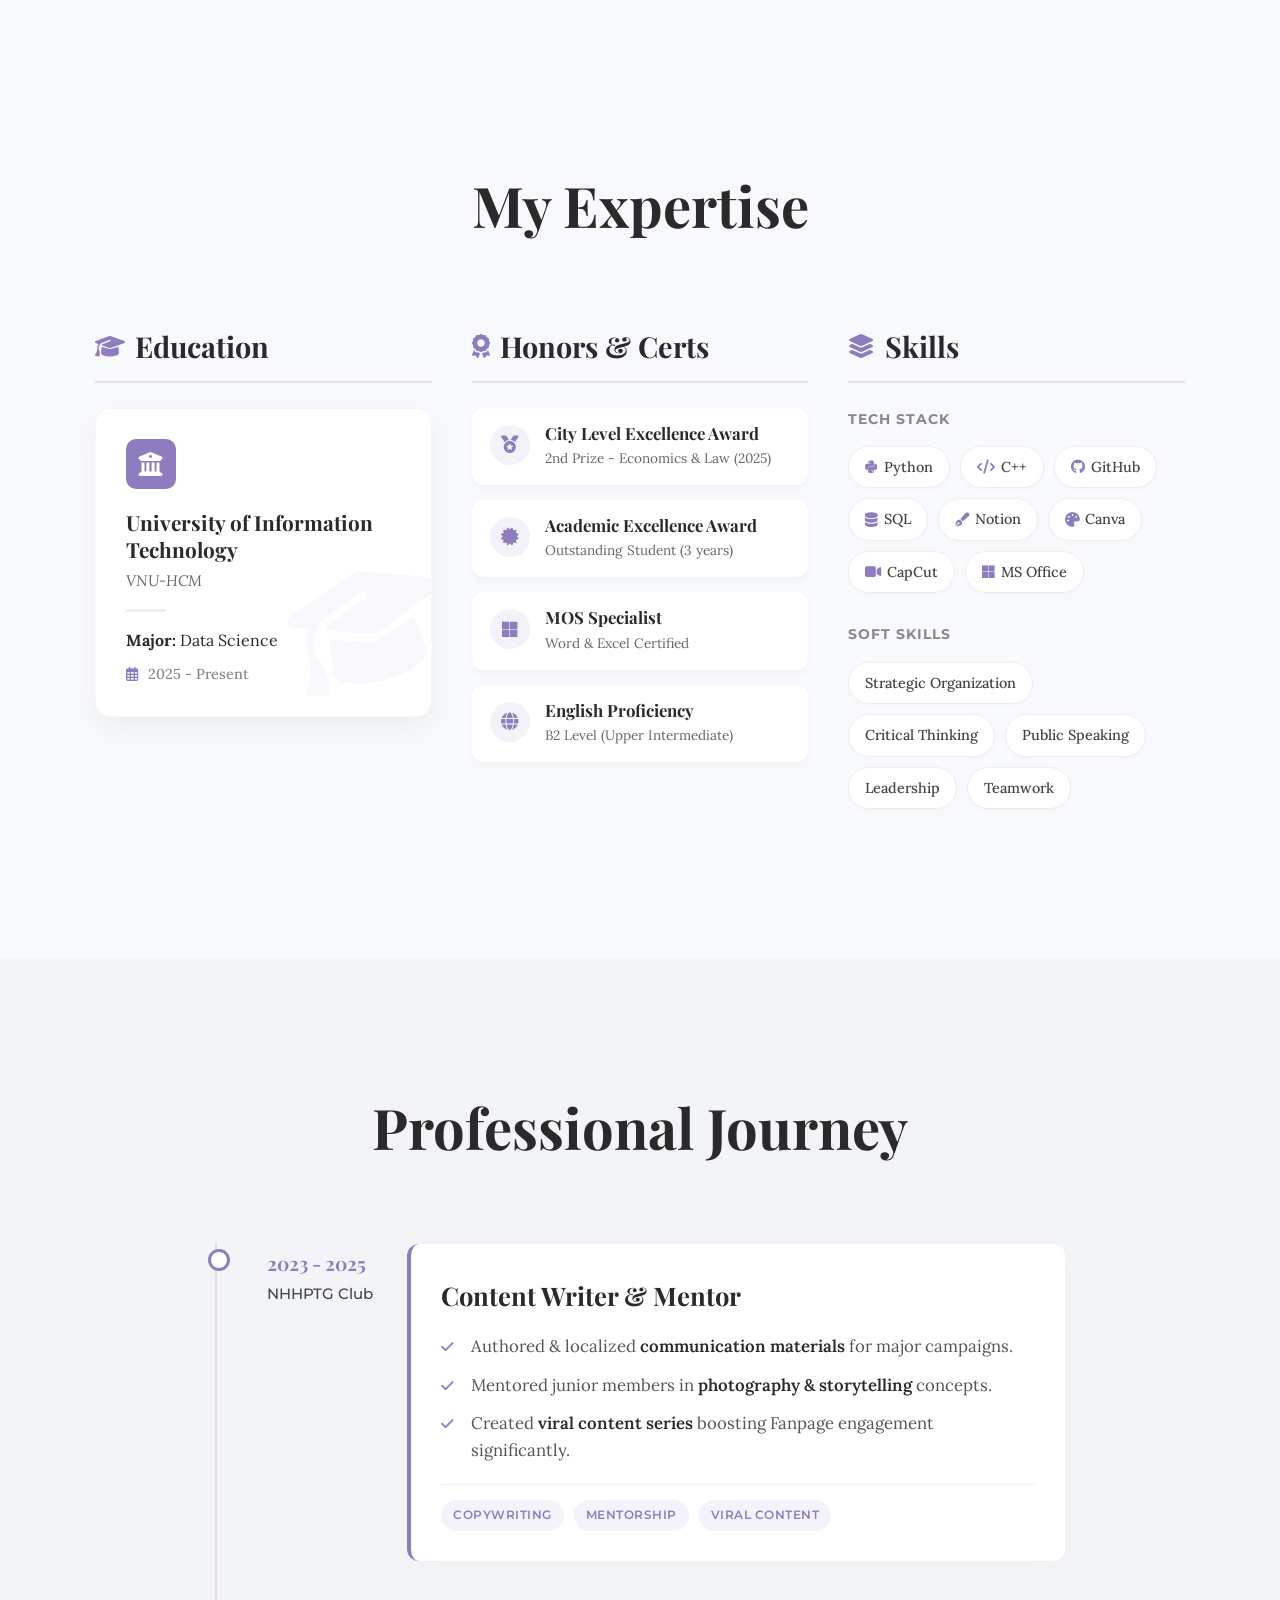
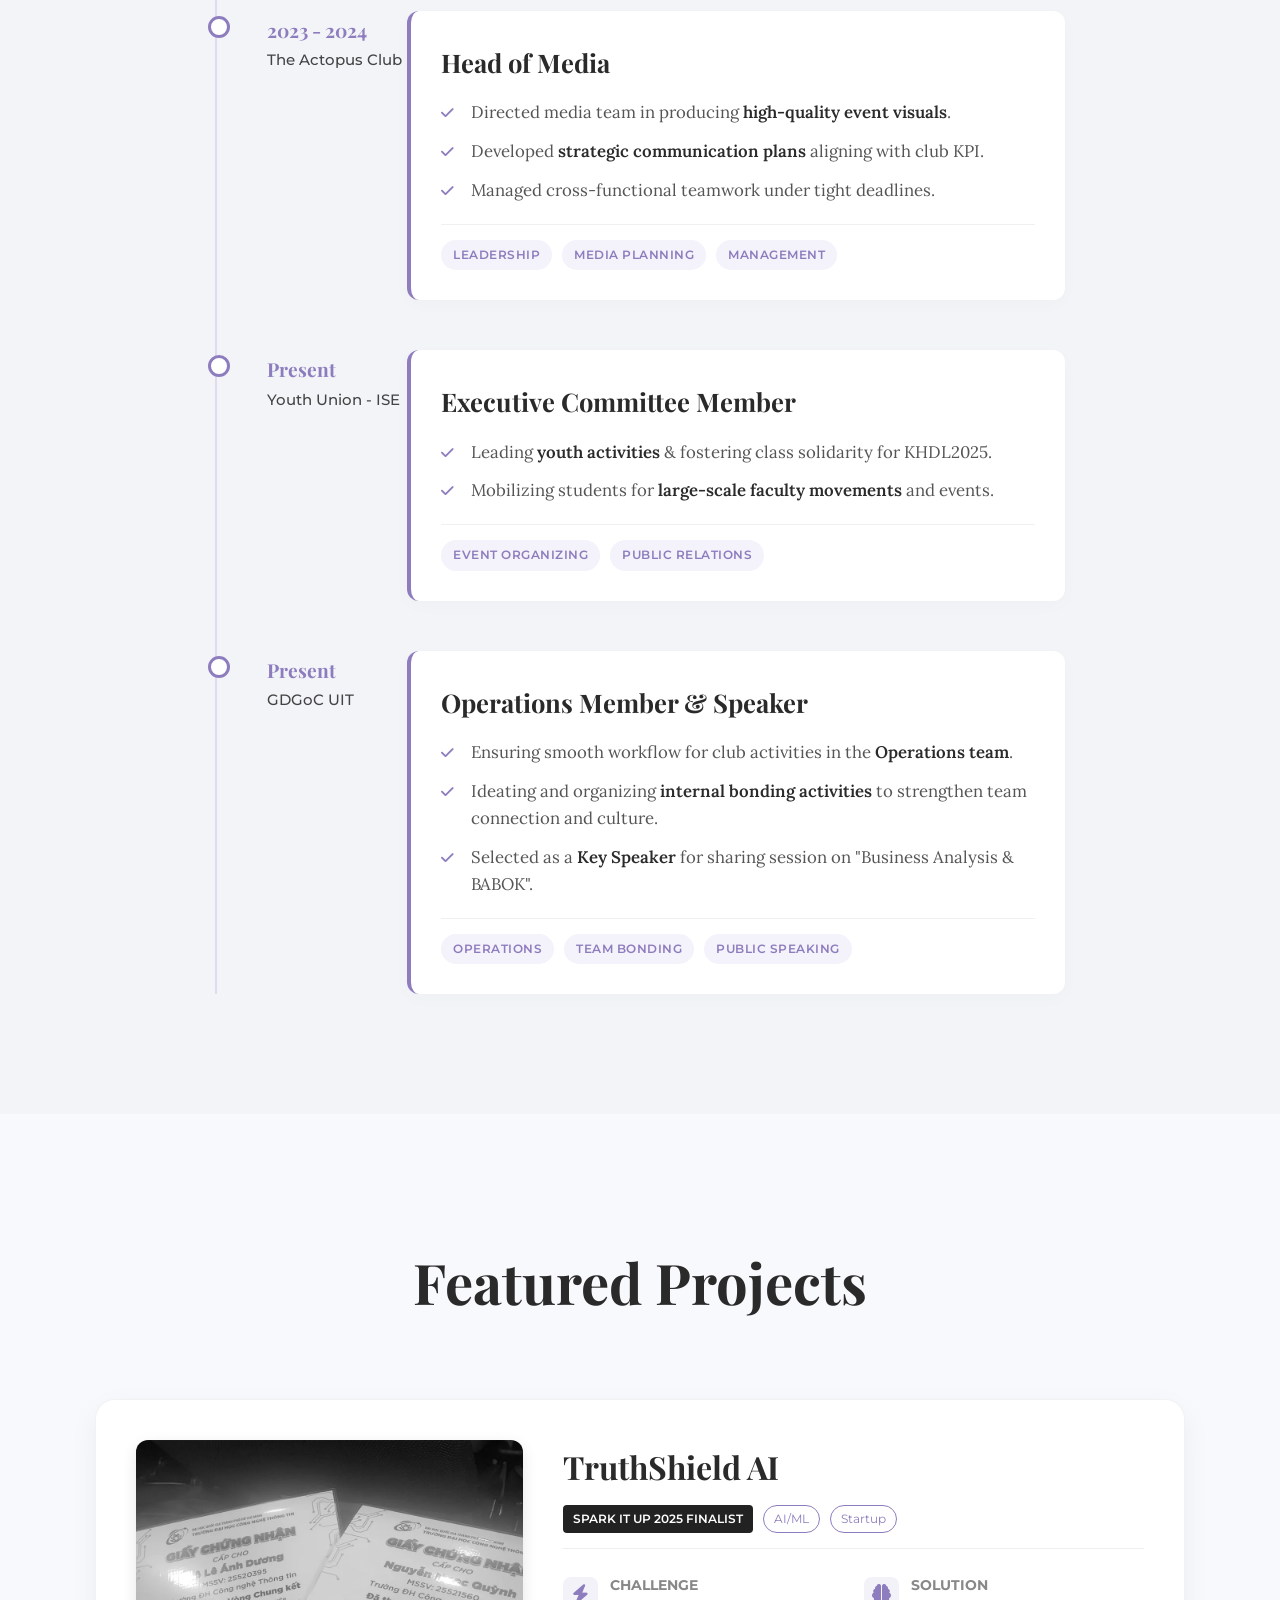
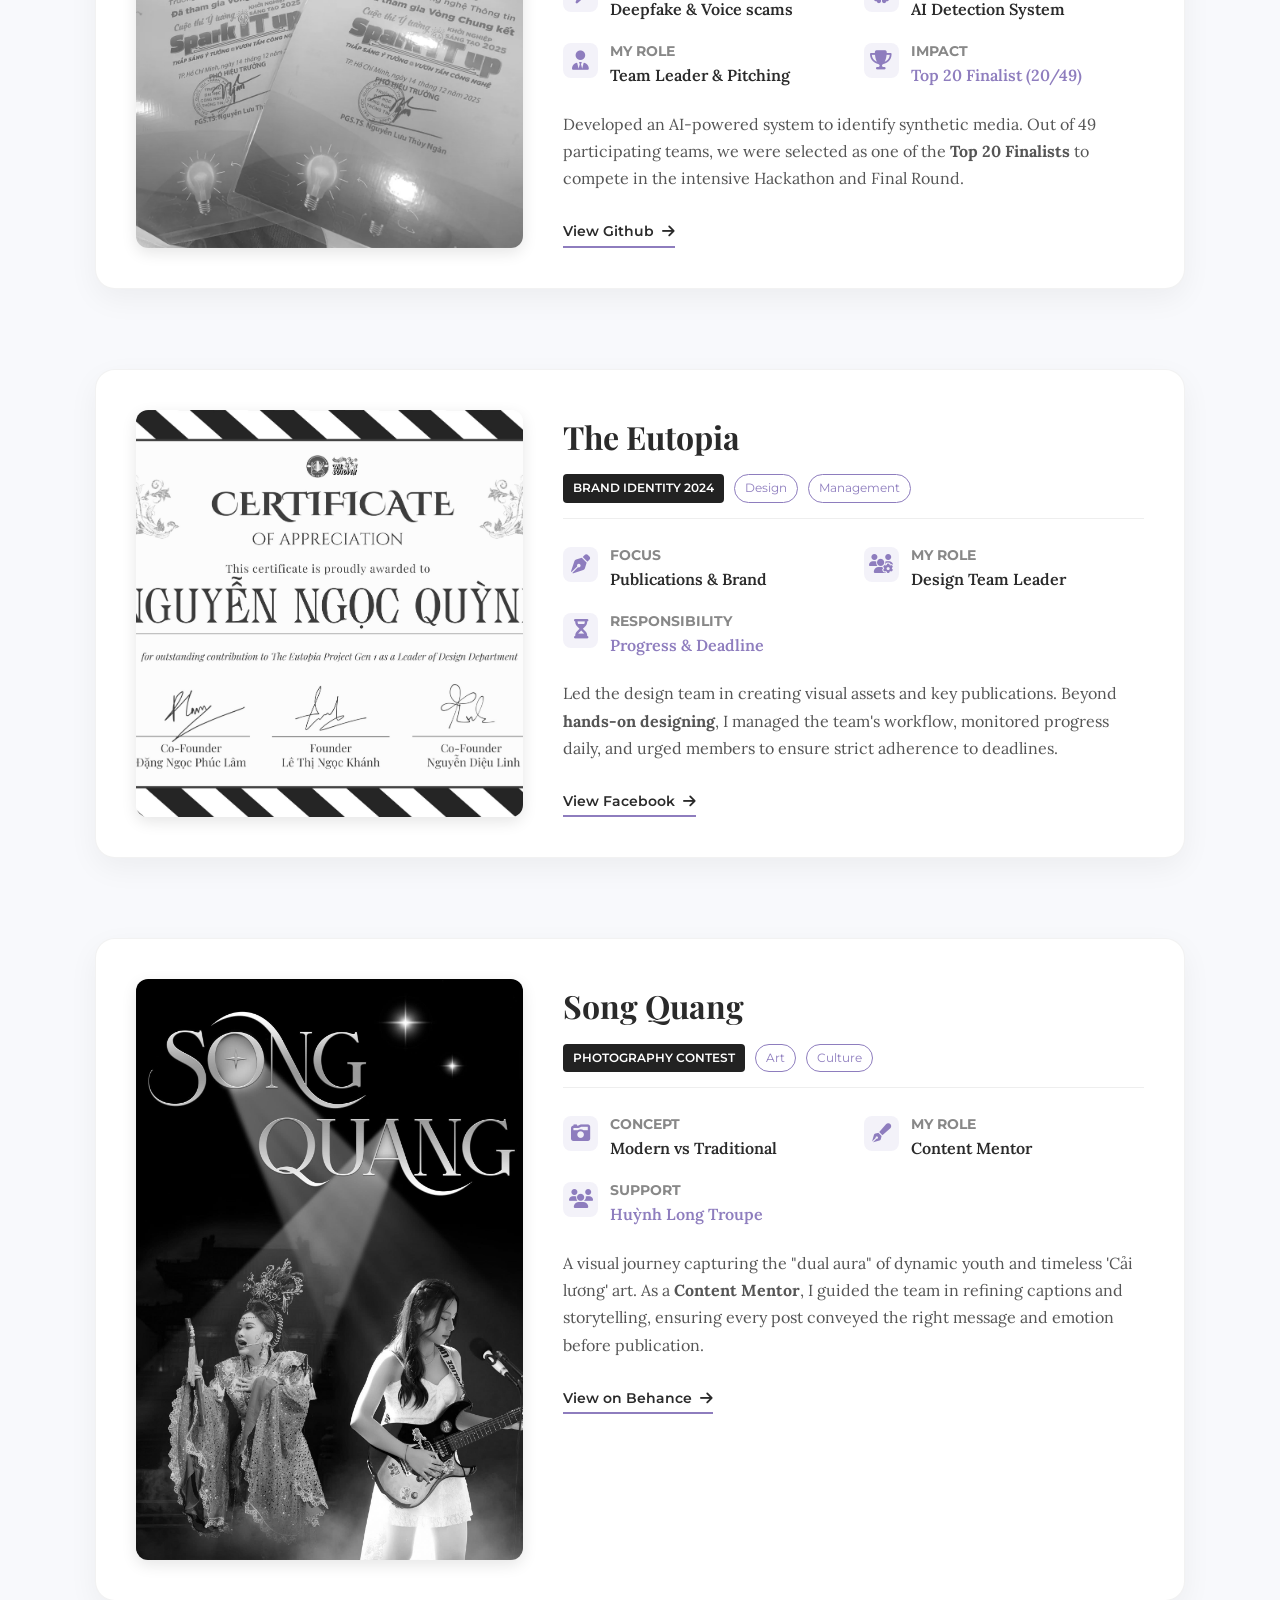
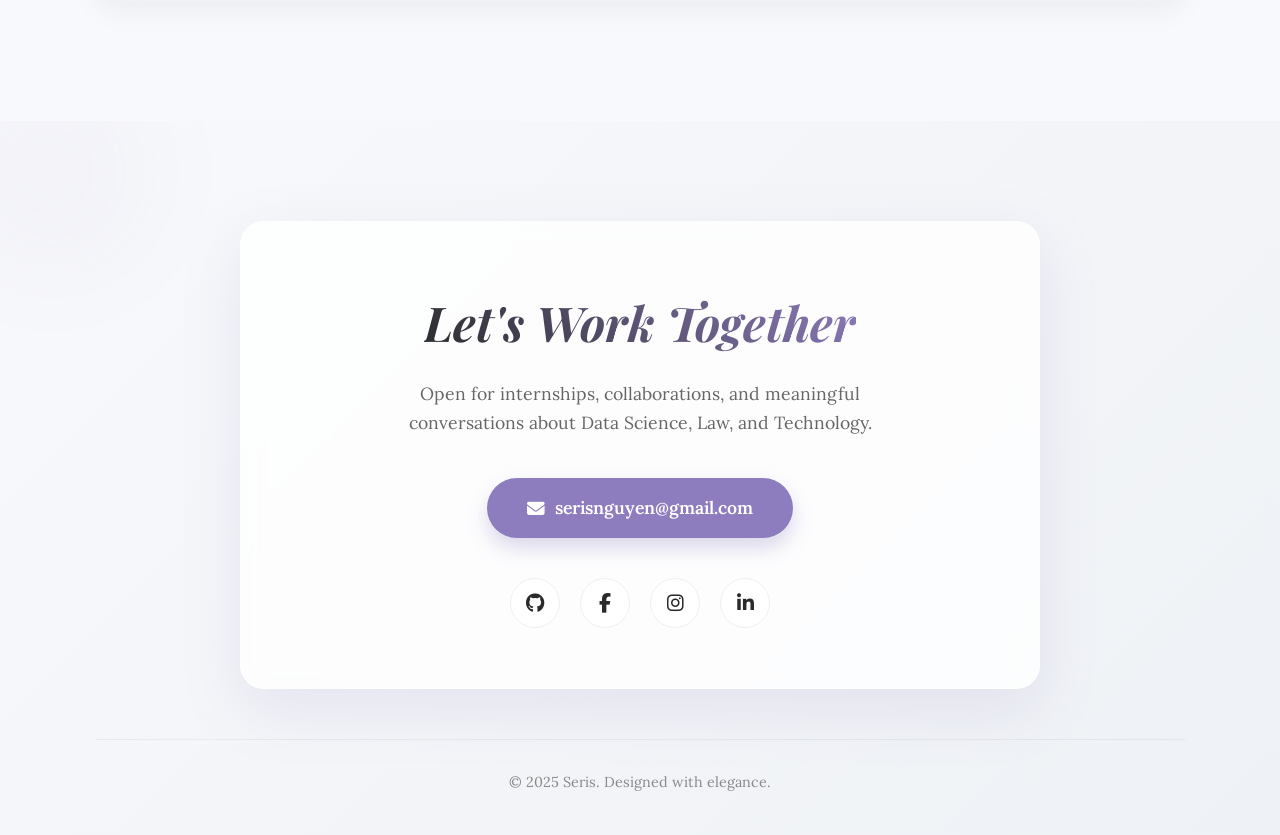
==== commit 37e6dced: "Doi lai nam The Eutopia thanh 2024" ====
--- a/index.html
+++ b/index.html
@@ -314,7 +314,7 @@
                         <div class="row-header-new">
                             <h3 class="row-title">The Eutopia</h3>
                             <div class="row-meta">
-                                <span class="badge">Brand Identity 2023</span>
+                                <span class="badge">Brand Identity 2024</span>
                                 <span class="tag">Design</span><span class="tag">Management</span>
                             </div>
                         </div>
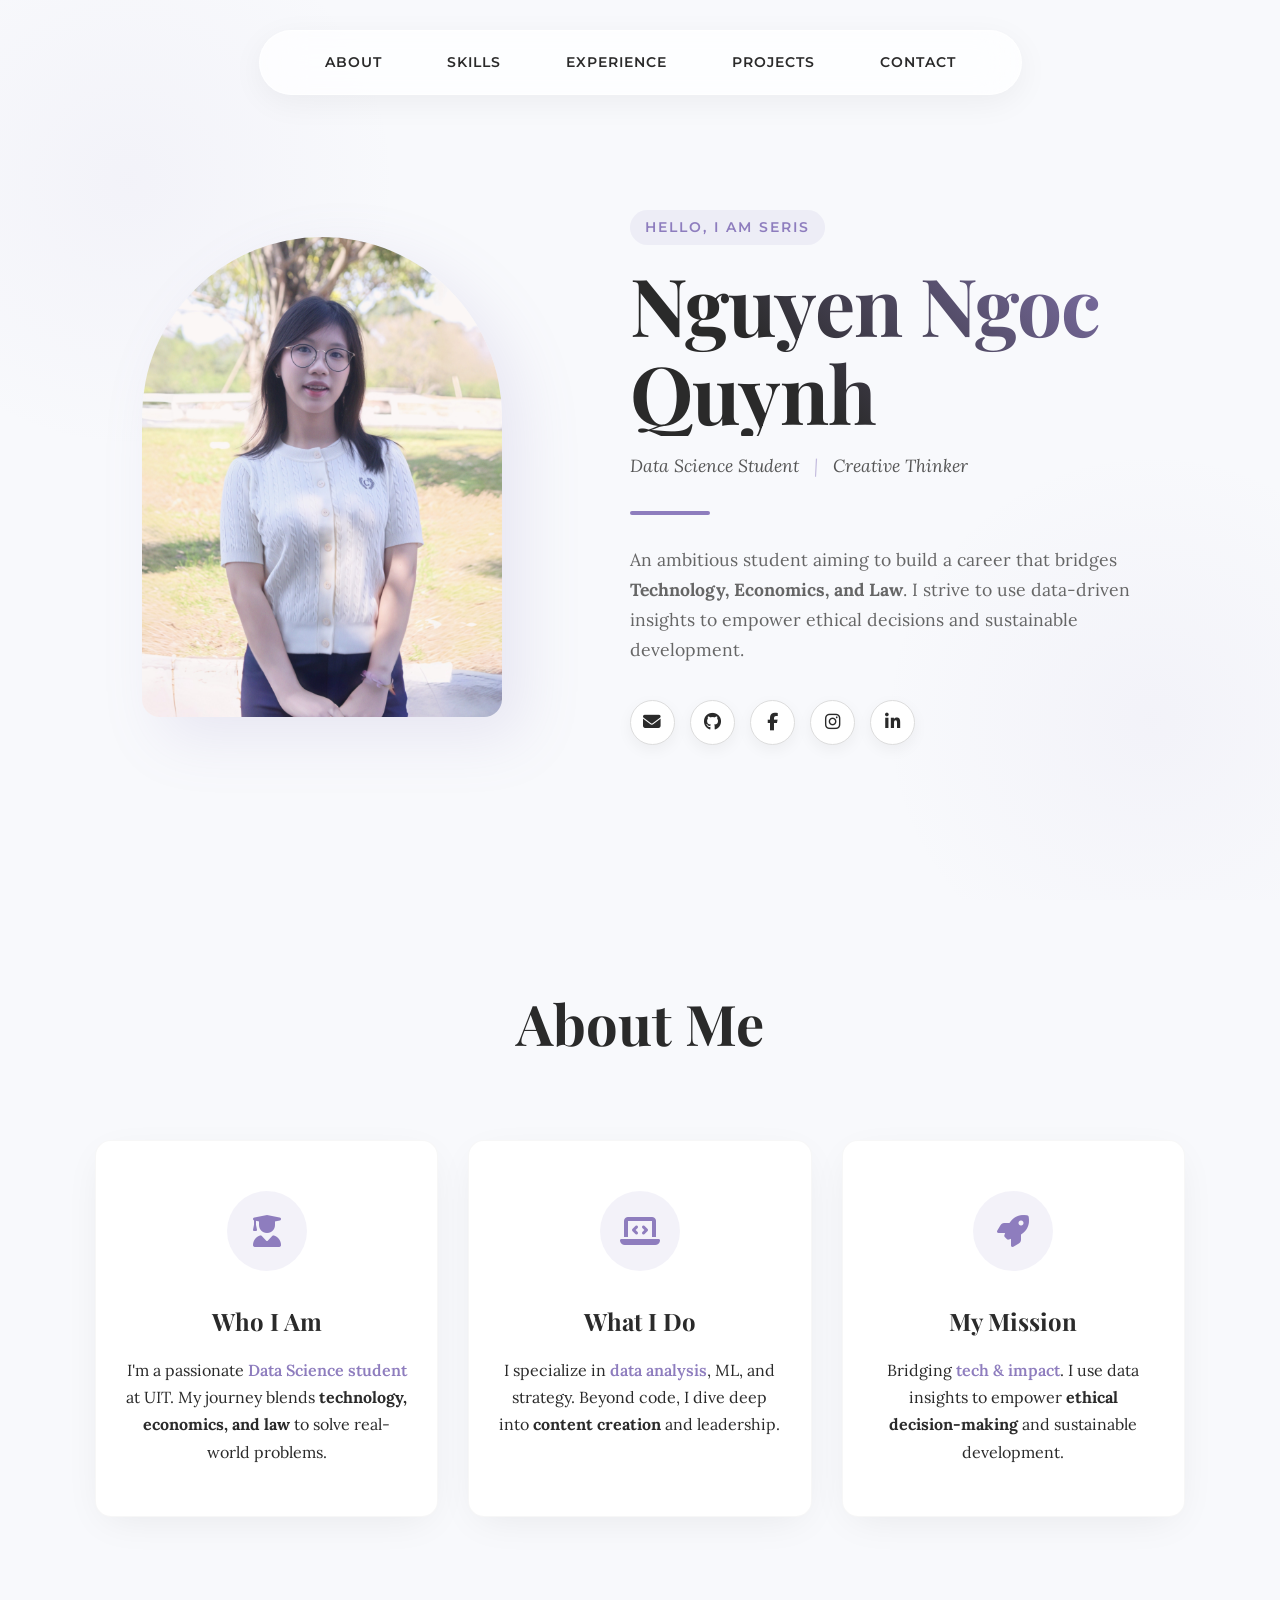
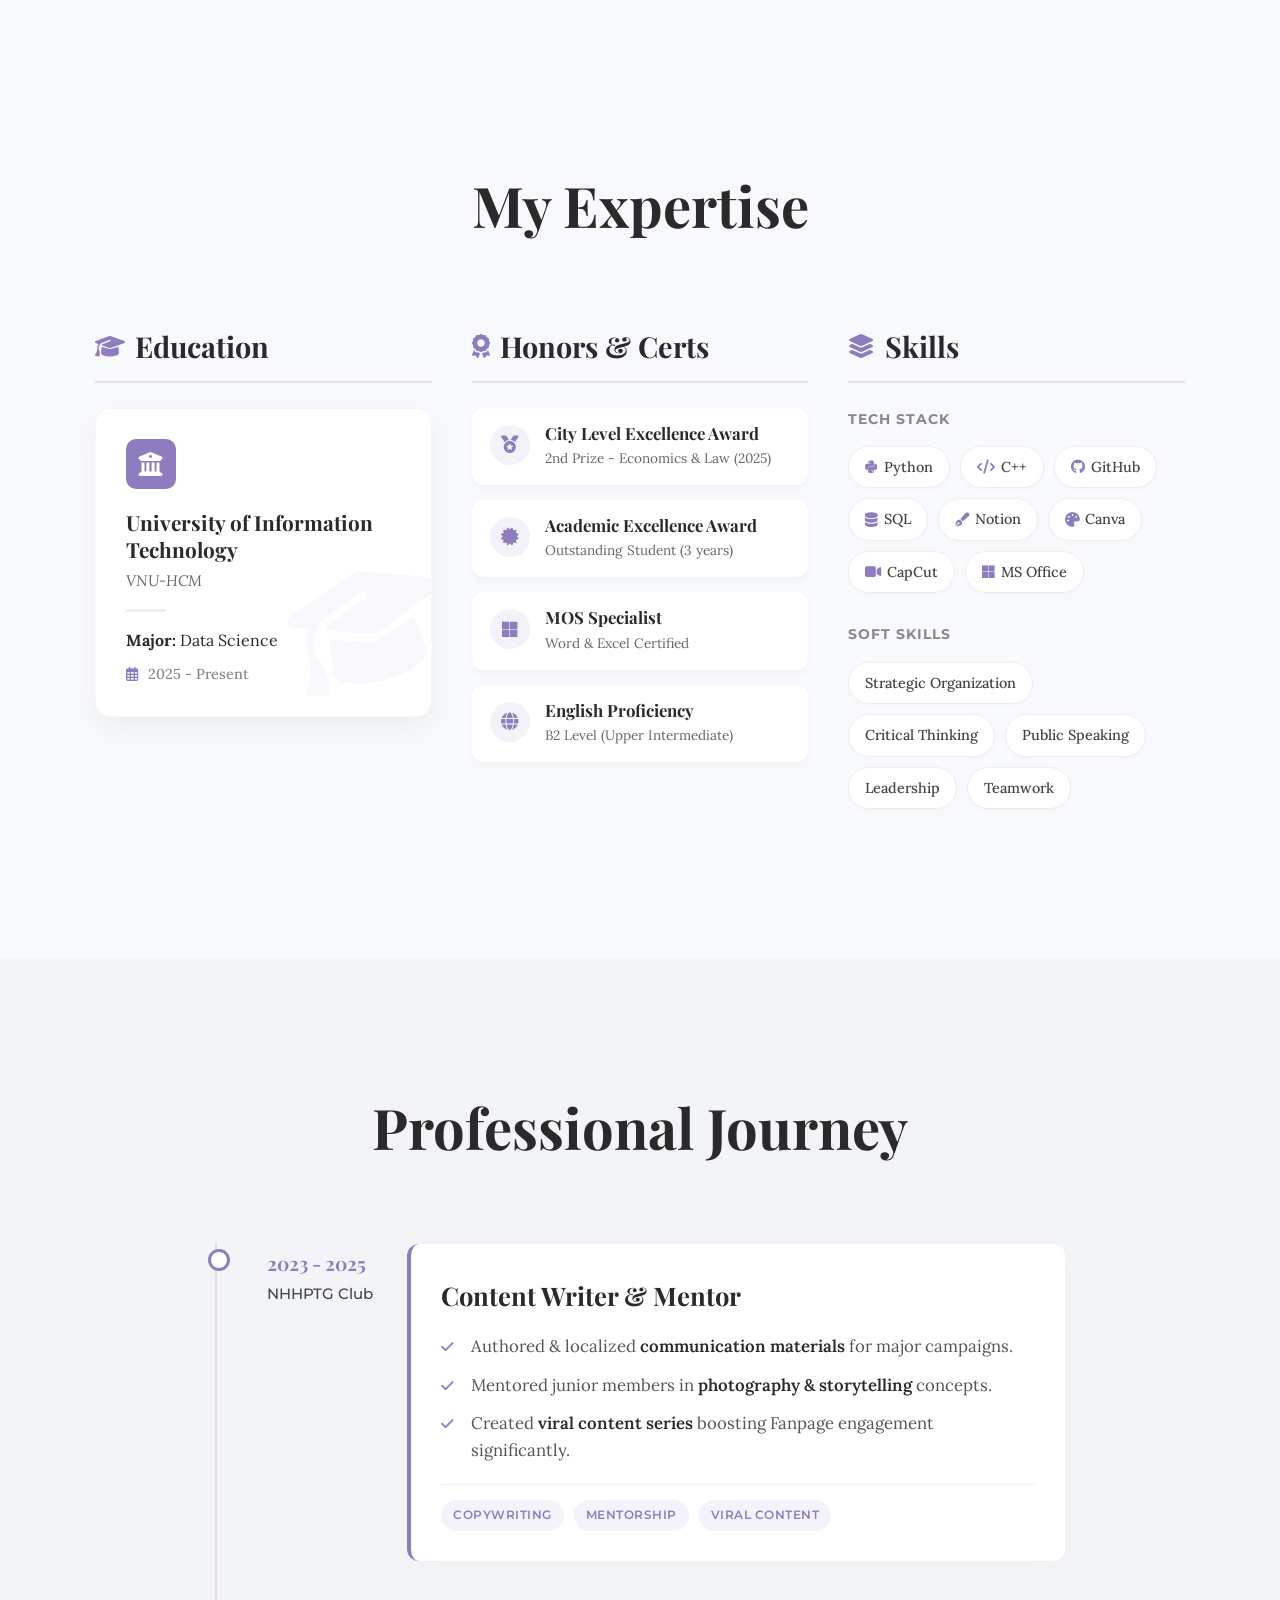
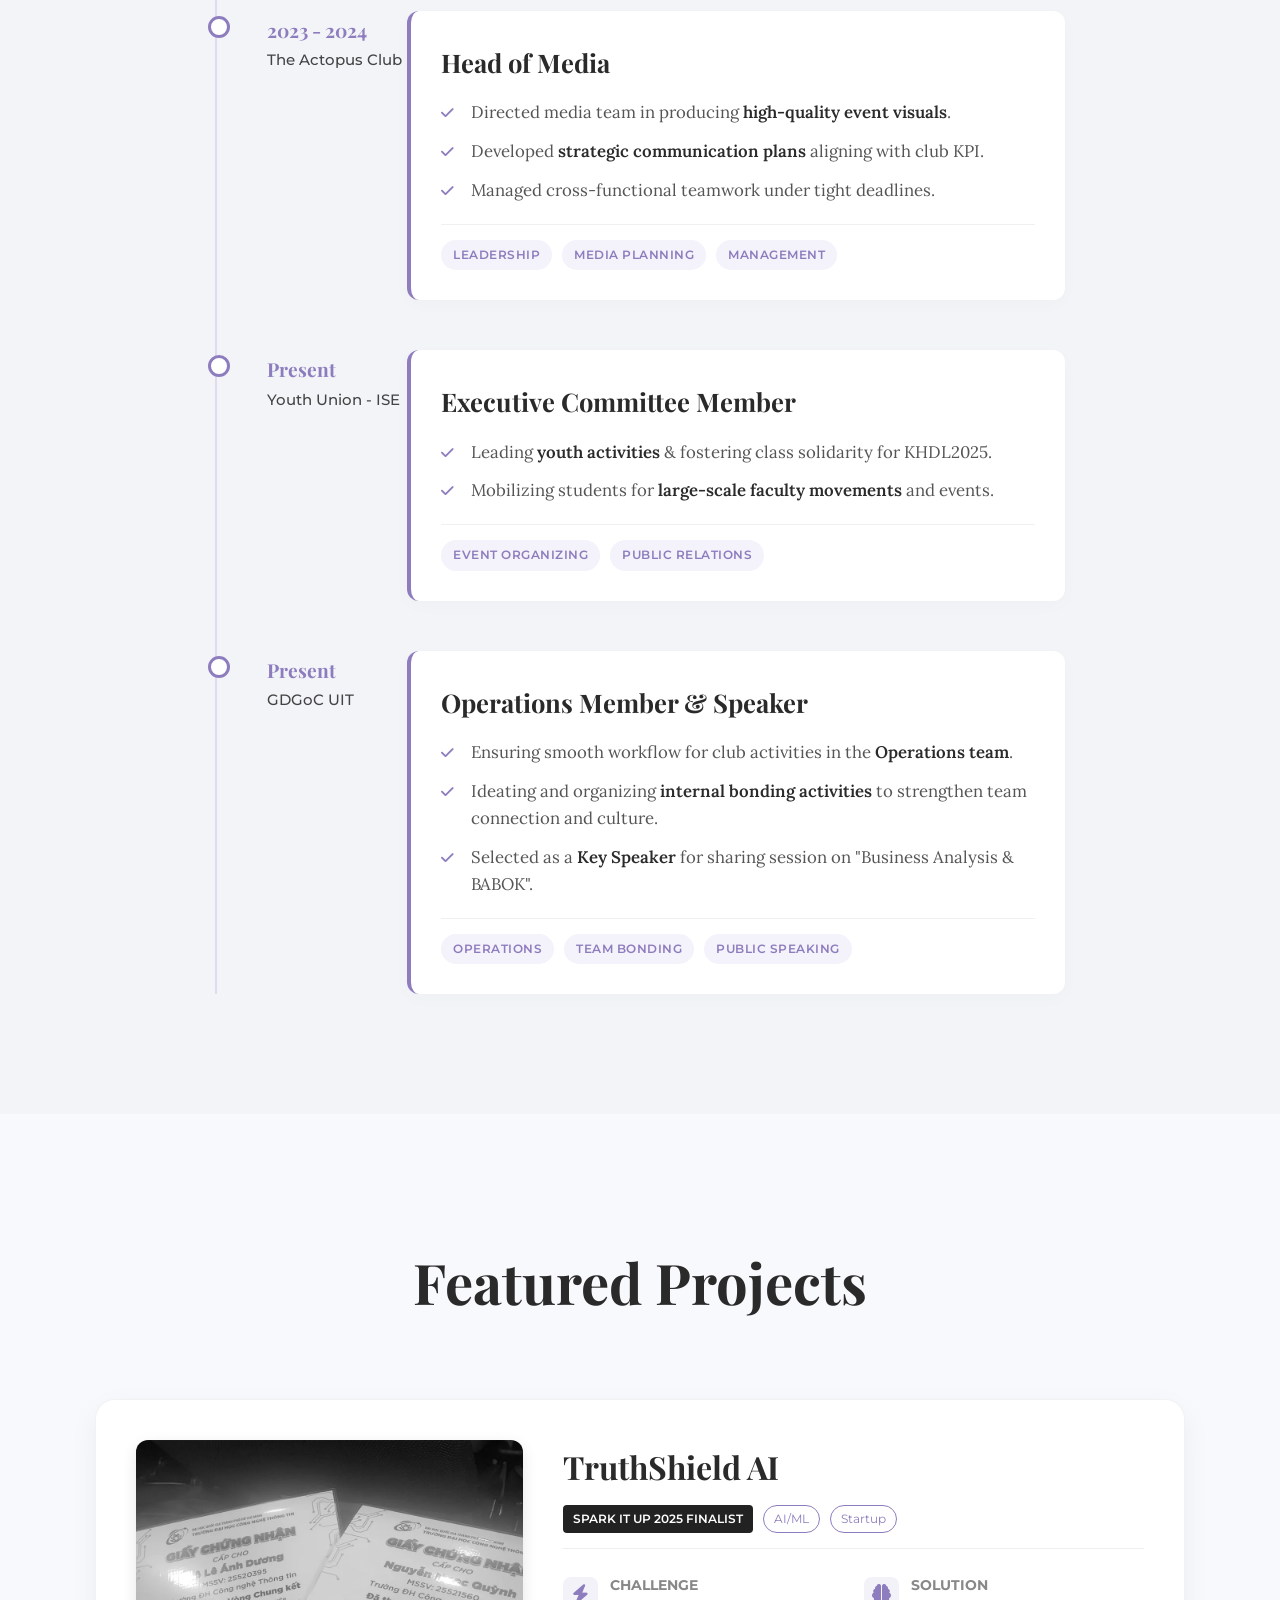
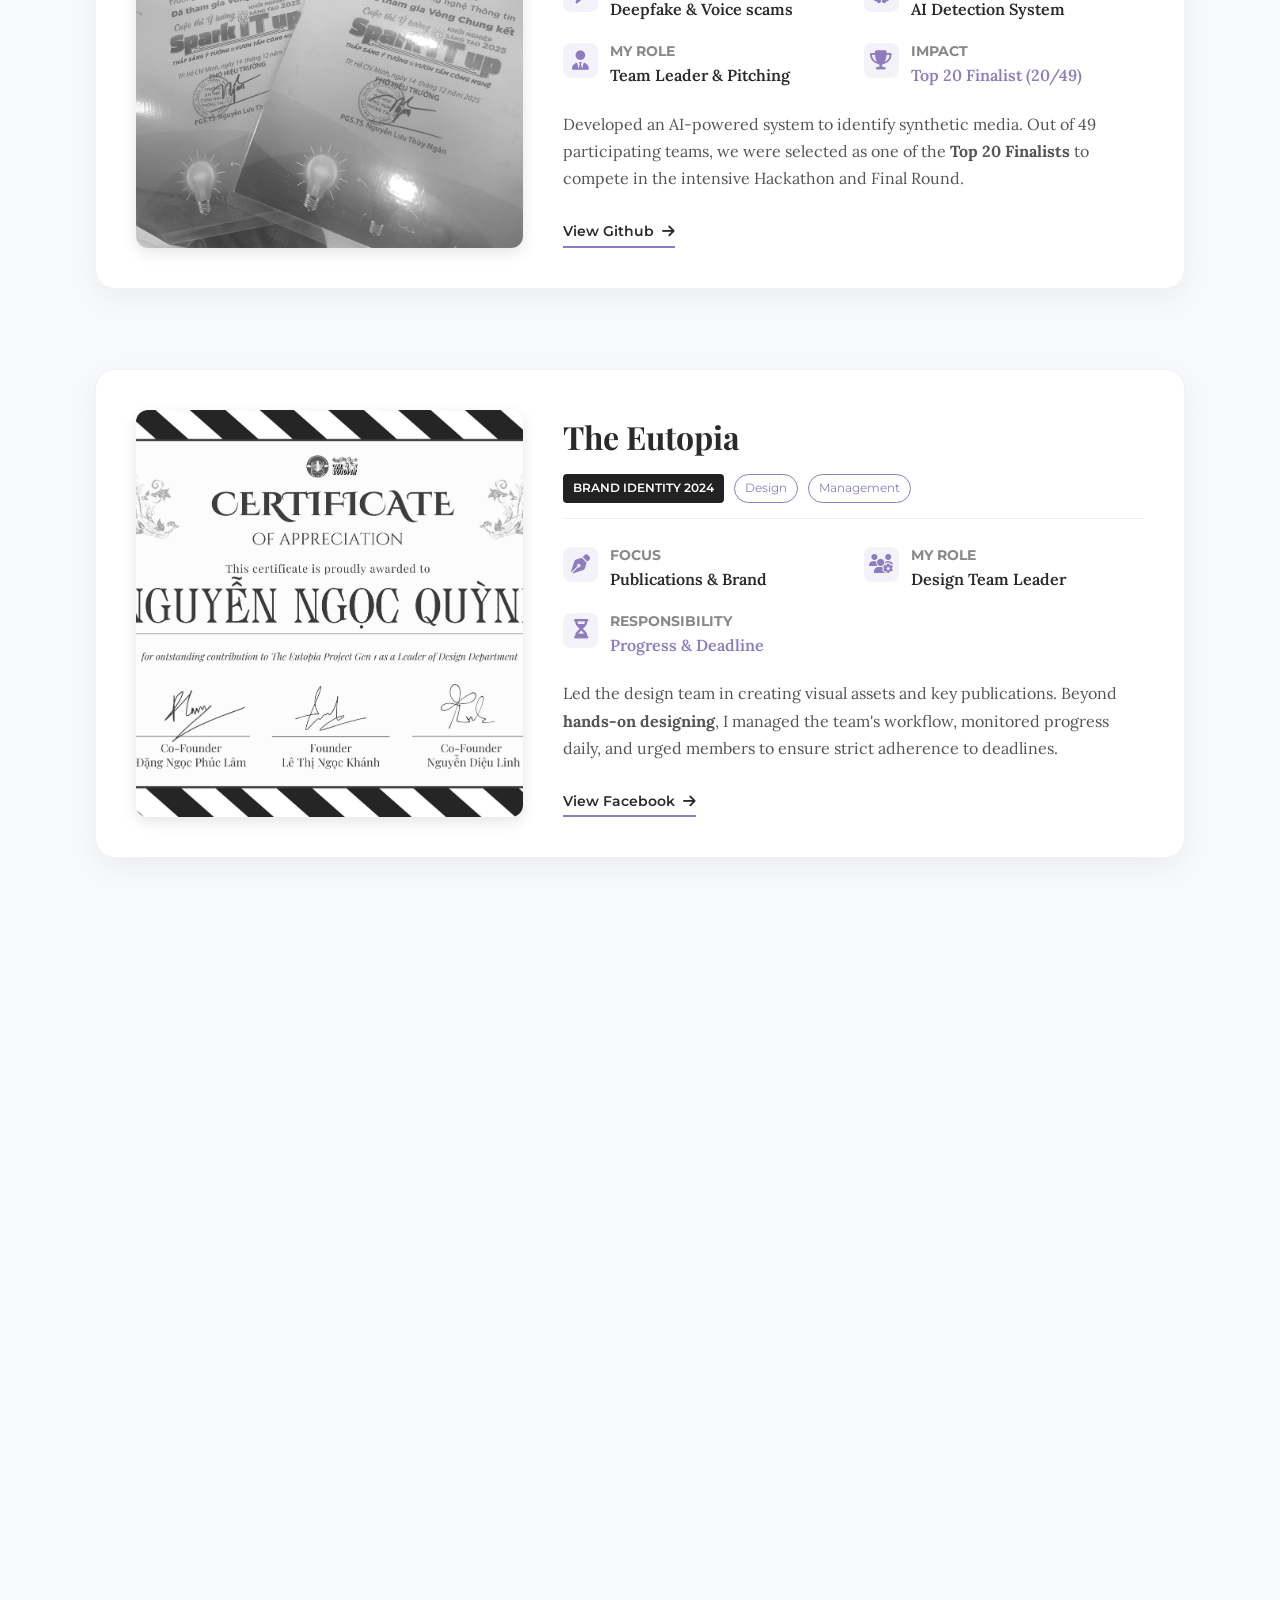
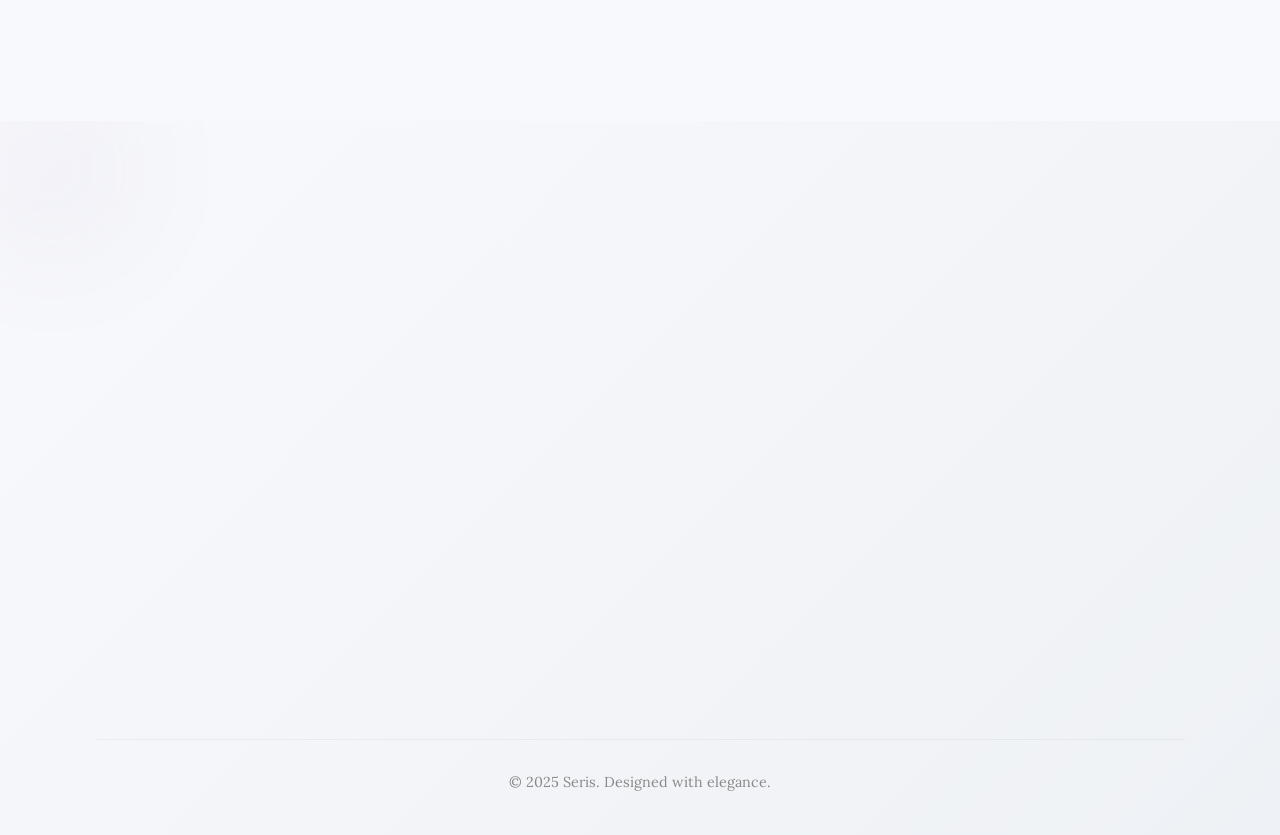
==== commit 36a9e7fa: "Add Google Analytics" ====
--- a/index.html
+++ b/index.html
@@ -1,6 +1,15 @@
 <!DOCTYPE html>
 <html lang="en">
 <head>
+    <!-- Google tag (gtag.js) -->
+<script async src="https://www.googletagmanager.com/gtag/js?id=G-JQ73M75MNN"></script>
+<script>
+  window.dataLayer = window.dataLayer || [];
+  function gtag(){dataLayer.push(arguments);}
+  gtag('js', new Date());
+
+  gtag('config', 'G-JQ73M75MNN');
+</script>
     <meta charset="UTF-8">
     <meta name="viewport" content="width=device-width, initial-scale=1.0">
     <title>Seris | Nguyen Ngoc Quynh Portfolio</title>
